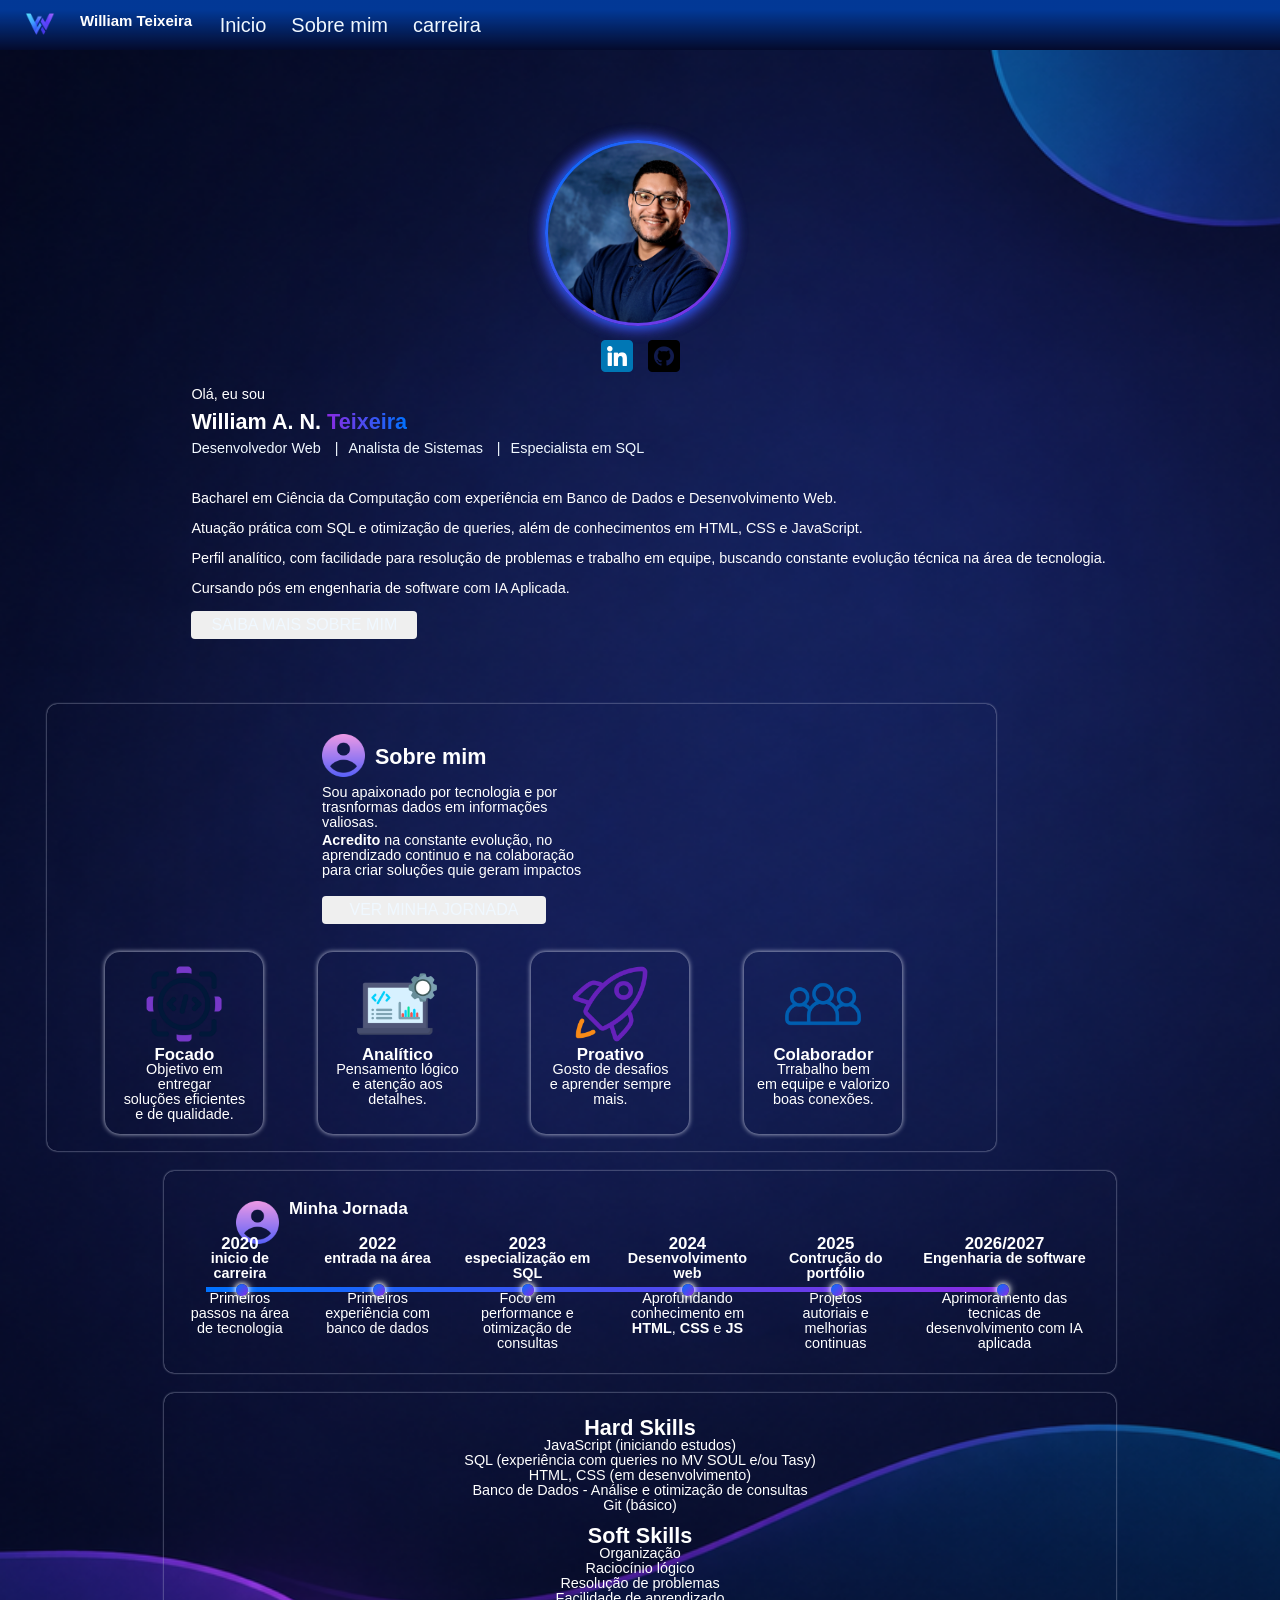
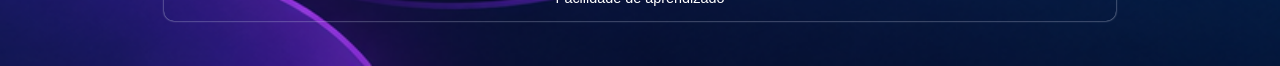
==== index.html @ 12852d2a "Versão com correçao de responsividade - incompleto" ====
<!DOCTYPE html>
<html lang="pt-br">

<head>
    <meta charset="UTF-8">
    <meta name="viewport" content="width=device-width, initial-scale=1.0">
    <title>William Teixeira | TI - Desenvolvimento Web & DBA</title>
    <link rel="stylesheet" href="style.css">
    </link>
</head>

<body>
    <nav>
        <div class="logo">
            <img src="/Imagens/logo.png">
            <h2>William Teixeira</h2>
        </div>

        <div class="lista">
            <ul class="menu">
                <li><a href="index.html">Inicio</a></li>
                <li><a href="contato.html">Sobre mim</a></li>
                <li><a href="contato.html">carreira</a></li>
                <!-- <li><a href="contato.html">skills</a></li> -->
                <!-- <li><a href="contato.html">Projetos</a></li> -->
                <!-- <li><a href="contato.html">tecnologias</a></li> -->
                <!-- <li><a href="contato.html">Conquistas</a></li> -->
                <!-- <li><a href="contato.html">Conversa</a></li> -->
                <!-- <li><a href="contato.html">Contato</a></li> -->
            </ul>
        </div>
    </nav>

    <main class="base_section">
        <!-- APRESENTACAO -->
        <section class=" base_section">

            <div class="header_container">
                <div class="perfil">
                    <img src="/Imagens/835252211.jpg" alt="William Teixeira">
                </div>

                <div class="redes">
                    <div class="linkedin portifolio">
                        <a href="https://www.linkedin.com/in/william-teixeira-91826a17a/" target="_blank"><img
                                src="/Imagens/linkedin.png" alt="linkedin"> </img></a>
                    </div>
                    <div class="github portifolio">
                        <a href="https://github.com/will623" target="_blank"><img src="/Imagens/github.png"
                                alt="github"> </img></a>
                    </div>
                </div>
            </div>

            <div class="desc_apresentacao">
                <div class="my_apre">
                    <!-- renomear classe -->
                    <div class="teste1">
                    <p>Olá, eu sou</p>
                    <h1>William A. N. <span class="sobrenome">Teixeira</span> </h1>
                    </div>
                    <div class="cargos">
                        <ul>
                            <li class="style1">Desenvolvedor Web</li>
                            <li class="style1">Analista de Sistemas</li>
                            <li>Especialista em SQL</li>
                        </ul>
                    </div>
                </div>


                <div>
                    <div class="descricao">
                        <p>Bacharel em Ciência da Computação com experiência em Banco de Dados e Desenvolvimento Web.
                        </p>
                        <p>Atuação prática com SQL e otimização de queries, além de conhecimentos em HTML, CSS e
                            JavaScript.</p>
                        <p>Perfil analítico, com facilidade para resolução de problemas e trabalho em equipe, buscando
                            constante evolução técnica na área de tecnologia.</p>
                        <p>Cursando pós em engenharia de software com IA Aplicada.</p>
                        <!-- <P>Bacharel em <span>Ciência da Computação</span> com experiência em Banco de Dados e Desenvolvimento Web.
                    Atuação <span>prática</span> com
                    SQL e otimização de queries, além de conhecimentos em HTML, CSS e JavaScript. Perfil analítico, com
                    facilidade
                    para <b>resolução</b> de problemas e trabalho em equipe, buscando constante evolução técnica na área de tecnologia.
                </P> -->
                        <p><button>SAIBA MAIS SOBRE MIM</button></p>
                    </div>
                </div>
            </div>
        </section>
        <!-- fim apresentacao -->

        <!-- SOBRE MIM -->
        <section >
            <div class=" container_base base_section sombra tam_desc space_main">
                <!-- o buttom dessa dessa div vai levar a seção 'MINHA JORNADA' -->

                <div class="desc_sobre">
                    <div class="sbm_img">
                        <img src="/Imagens/usuario.png">
                        <h2>Sobre mim</h2>
                    </div>
                    <p>Sou apaixonado por tecnologia e por trasnformas dados em informações valiosas.</p>
                    <p><b>Acredito</b> na constante evolução, no aprendizado continuo e na colaboração para criar
                        soluções quie geram impactos</p>
                    <button class="buttom_jornada">VER MINHA JORNADA</button>
                </div>

                <div class="atributos">
                    <div class="sub_atributos">
                        <img src="/Imagens/foco.png">
                        <h3>Focado</h3>
                        <p>Objetivo em entregar <br>soluções eficientes <br>e de qualidade.</p>
                    </div>

                    <div class="sub_atributos">
                        <img src="/Imagens/sistemas-de-ti.png">
                        <h3>Analítico </h3>
                        <p>Pensamento lógico <br>e atenção aos <br>detalhes.</p>
                    </div>

                    <div class="sub_atributos">
                        <img src="/Imagens/foguete.png">
                        <h3>Proativo</h3>
                        <p>Gosto de desafios <br>e aprender sempre<br> mais.</p>
                    </div>

                    <div class="sub_atributos">
                        <img src="/Imagens/comunidade.png">
                        <h3>Colaborador</h3>
                        <p>Trrabalho bem <br>em equipe e valorizo <br>boas conexões.</p>
                    </div>
                </div>
            </div>

        </section>

        <!-- MINHA JORNADA -->
        <section class="container_base sombra tam_desc div_relative ">
            <div class="">
                <div class="move_div sbm_img">
                    <img src="/Imagens/usuario.png">
                    <h3>Minha Jornada</h3>
                </div>

                <div class="time_line timeline">
                    <div class="evento">
                        <div class="ano">
                            <h3>2020</h3>
                        </div>
                        <div class="circulo"></div>

                        <div class="title_evento">
                            <h4>inicio de carreira </h4>
                        </div>

                        <div class="ds_evento">
                            <p>Primeiros passos na área de tecnologia</p>
                        </div>
                    </div>

                    <div class="evento">
                        <div class="ano">
                            <h3>2022</h3>
                        </div>

                        <div class="circulo"></div>

                        <div class="title_evento">
                            <h4>entrada na área</h4>
                        </div>

                        <div class="ds_evento">
                            <p>Primeiros experiência com banco de dados</p>
                        </div>
                    </div>

                    <div class="evento">
                        <div class="ano">
                            <h3>2023</h3>
                        </div>
                        <div class="circulo"></div>
                        <div class="title_evento">
                            <h4>especialização em SQL</h4>
                        </div>
                        <div class="ds_evento">
                            <p>Foco em performance e otimização de consultas </p>
                        </div>
                    </div>

                    <div class="evento">
                        <div class="ano">
                            <h3>2024</h3>
                        </div>
                        <div class="circulo"></div>
                        <div class="title_evento">
                            <h4>Desenvolvimento web</h4>
                        </div>
                        <div class="ds_evento">
                            <p>Aprofundando conhecimento em <b>HTML</b>, <b>CSS</b> e <b>JS</b></p>
                        </div>

                    </div>
                    <div class="evento">
                        <div class="ano">
                        <h3>2025</h3>
                        </div>
                        <dIV class="circulo"></dIV>
                        <div class="title_evento">
                            <h4>Contrução do portfólio</h4>
                            </div>
                            <div class="ds_evento"> 
                            <p>Projetos autoriais e melhorias continuas </p>
                        </div>
                    </div>

                    <div class="evento">
                        <div class="ano">
                        <h3>2026/2027</h3>
                        </div>
                        <div class="circulo"></div>
                        <div class="title_evento">
                            <h4>Engenharia de software</h4>
                        </div>
                        <div class="ds_evento">    
                            <p>Aprimoramento das tecnicas de desenvolvimento com IA aplicada</p>
                        </div>
                    </div>

                </div>
            </div>
        </section>

        <!-- skills -->
        <section class=" container_base sombra tam_desc skills">
            <div>
                <div class="hard_skills">
                    <h2>Hard Skills</h2>
                    <ul>
                        <li>JavaScript (iniciando estudos)</li>
                        <li>SQL (experiência com queries no MV SOUL e/ou Tasy)</li>
                        <li>HTML, CSS (em desenvolvimento)</li>
                        <li>Banco de Dados - Análise e otimização de consultas</li>
                        <li>Git (básico)</li>
                        <li></li>
                    </ul>
                </div>
                <div class="soft_skills">
                    <h2>Soft Skills</h2>
                    <ul>
                        <li>Organização</li>
                        <li>Raciocínio lógico</li>
                        <li>Resolução de problemas</li>
                        <li>Facilidade de aprendizado</li>
                        <li></li>
                    </ul>
                </div>
            </div>


        </section>




        <!-- tecnologias e conquistas -->
        <!--
        <section class="container_base sombra tam_desc lista-tec-conquista">
            <div class="tecnologias">
                <h3>Tecnologias</h3>
                <ul>
                    <li>HTML</li>
                    <li>CSS</li>
                    <li>JavaScript</li>
                    <li>Python</li>
                    <li>SQL</li>
                    <li>JAVA</li>
                    <li>Git</li>
                </ul>
            </div>

            <div class="conquistas">
                <h3>Conquistas</h3>
                <ul>
                    <li>Mais de 1000 consultas SQL desenvolvidas e otimizadas</li>
                    <li>Experiência prática com MV SOUL, TASY, TOTWS RM</li>
                    <li>Desenvolvimento de projetos práticos para solucionar problemas reais</li>
                    <li>Constante evolução através de estudos e cursos</li>
                </ul>
            </div>
        
        </section> -->

        <!-- ia recruter -->

        <!-- Para onde os dados do formulário devem ser enviados quando o usuário clicar em enviar. 
          explicação: pattern="" define o regex(regra de expressão) -->

        <!--
        <section class="container_base sombra tam_desc ia_recruter">           
            
             
            <div class="formulario"> 
                 <h3>IA RECRUITER</h3>
                    <form action="">
                        <div class="name-my">
                            <label for="name">Nome:</label>
                            <input id="name" type="text" 
                            placeholder="nome" 
                            pattern="[a-zA-Z]">
                            
                        </div>
                        <div class="story-my">
                            <label for="story">Converse comigo e tire suas dúvidas sobre meu perfil prossional e pessoal</label>
                            <textarea id="story" 
                            name="story" 
                            maxlength="550" 
                            placeholder="Pergunte sobre mim">
                        </textarea>
                    </div>
                    <button type="submit" >Perguntar</button>
                </form>
            </div>
            
            <div class="robot">
                <p>Olá! Pergunte sobre minha experiência, habilidades, projetos ou qualquer outra dúvida. Estou aqui para ajudar!</p>
            </div>
        </section>-->

        <!-- contato -->
        <!-- 
        <section class="container_base sombra tam_desc contato">   
            <div>
            <h3>CONTATO</h3>
            <p>Vamos conversar ?</p>
            <p>Estou aberto a novas oportunidades e projetos</p>
            </div> 
            <div class="list_contato">
                <ul>
                    <li>Linkedin</li>
                    <li>GitHub</li>
                    <li>Instagram</li>
                    <li>Whatsapp</li>
                </ul>
            </div>
        </section>-->



    </main>




</body>

</html>
---- style.css ----
/*****   GLOBAL   *******/

* {
  padding: 0;
  margin: 0;
  box-sizing: border-box;
}

HTML {
  font-size: 62.5%; /* 1rem : 10px/16px = 62.5 = 10px */
}
/* unidade de medida absoluta definida para que
  possa ser utilizada em todos os elementos com EM e REM, unidade relativas. */

body {
  background-color: #050b2d;
  font-family: Arial, sans-serif;
  text-align: center;
  line-height: 1.5rem;
  color: white;
}

h1 {
  margin-top: 0.6rem;
}

h2 {
  padding: 0;
  margin: 0;
  margin-top: 1.5rem;
}

ul {
  margin: 0.3rem;
  padding: 0;
}

li {
  list-style: none;
}

span {
  font-weight: bold;
}

a {
  text-decoration: none;
}

button {
  background-image: linear-gradient(90deg, #712df0);
  color: aliceblue;
  font-size: 1.6rem;
  border: none;
  border-radius: 0.4rem;
  padding: 0.5rem 2rem;
  cursor: pointer;
}

button:hover,
button:active {
  background-image: linear-gradient(90deg, #8a2be2, #0072ff);
  box-shadow: #c9cde2 0rem 0rem 2rem 0rem;
}

/*******  CLASSES GLOBAIS *********/

.sombra {
  box-shadow: 0 0 0.2rem #c9cde2;
  border-radius: 0.8rem;
}

/************  MENU  ************/
nav {
  position: sticky;
  top: 0;
  left: 0;
  /* width: 100%; */
  display: flex;
  margin: 0;
  padding: 0;
  height: 5rem;
  flex-direction: row;
  align-items: center;
  background-image: linear-gradient(
    180deg,
    rgba(0, 102, 255, 0.5) 20%,
    transparent
  ) !important;
}

.lista {
  padding: 1.5rem;
  font-size: 2rem;
}

/* classe logo */
.logo {
  display: flex;
  margin: 0;
  padding: 0;
}

/* Só tratamento da imagem da logo */
.logo img {
  width: 8rem;
}

.menu {
  display: flex;
  justify-content: center;
  margin: 0;
  padding: 0;
}

.menu li a {
  list-style: none;
  margin: 0 1.25rem;
  padding: 0;
  color: aliceblue;
}
/* FIm da navegação */

main {
  background-image: url("/Imagens/826b927a-86bb-46b4-9b96-1f8bc18dd52c.png");
  width: auto;
  font-size: 1.44rem;
  background-repeat: no-repeat;
  background-size: cover;
  background-position: 50% center;
  /* mantem a imagem cobrindo todo o tamanho do elemento sem cortar ou duplicar */
}

.base_section {
  display: flex;
  justify-content: center;
  text-align: center;
  flex-wrap: wrap;
  padding: 4.5rem;
}

.sub_base_section {
  display: inline-block;
  justify-content: left;
  text-align: left;
}

/* Inicio de tratamento da Section apresentação */
/* .apresentacao {

} */

.sobrenome {
  background-image: linear-gradient(90deg, #8a2be2, #0072ff);

  background-clip: text;
  -webkit-background-clip: text;

  color: transparent;
  -webkit-text-fill-color: transparent;

  /* As propriedades deixam o texto transparente e com isso é possível colocar 
  o  background-image para preencher o fundo do texto*/
}

.desc_apresentacao {
  margin-left: 1.72rem;
}

.my_apre {
  text-align: left;
  padding: 0;
  margin-top: 1.2rem;
}

.teste1 {
  margin-bottom: 1.2rem;
}

.teste1 p {
  margin-bottom: 1.2rem;
}

.descricao p {
  text-align: left;
  margin-top: 1.5rem;
  padding: 0;
}

.header_container {
  padding: 0;
  margin-bottom: 0;
}

.redes {
  margin-top: 1.44rem;
  padding: 0;
  justify-content: center;
  display: flex;
  gap: 1.5rem;
}

.perfil {
  margin-left: 0;
  padding: 0.3rem;
  border-radius: 50%;
  margin-right: 0.5rem;
  background: linear-gradient(135deg, #0072ff, #8a2be2);
  box-shadow:
    0 0 1em #0072ff,
    0 0 1em #8a2be2;
}

.perfil img {
  display: block;
  width: 18rem;
  height: 18rem;
  border-radius: 50%;
  object-fit: cover;
  object-position: center top;
  /* 
  o elemento object é usado para inserir imagens em um documento HTML. 
  Nesse caso, foi necessário sua utilizaçao para que o perfil fique circular com 'object-fit: cover'
  e centralizado com 'object-position: center top' para dar a sensação de zoom na imagem.  
  */
}

.cargos {
  margin: 0 0 3.5rem 0;
  padding: 0;
  text-align: left;
}

.cargos ul {
  display: flex;
  margin: 0;
}

.cargos ul li {
  padding: 0;
  color: aliceblue;
}

.container_base {
  background: linear-gradient(135deg, #050b2d);
  margin-top: 2rem;
  background-size: cover;
  border-radius: 1rem;
  padding: 1.2rem;
}

.desc_sobre {
  text-align: left;
  margin-top: 1rem;
  padding: 0.8rem;
  margin-right: 1.5rem;
  max-height: 25rem;
  width: 100%;
  max-width: 40rem;
  /*display: inline-block;*/
}

.desc_sobre button {
  margin-top: 1.8rem;
  width: 14em;
}

.desc_sobre h2 {
  margin-bottom: 1.8rem;
}

.desc_sobre p {
  text-align: left;
  margin-top: 0.3rem;
  padding: 0;
  width: 19em;
  word-wrap: break-word;
}

.buttom_jornada {
  width: clamp(28rem, 40vw, 40rem);
}

.atributos {
  display: flex;
  justify-content: right;
  gap: 5.5rem;
  margin-right: 3.5rem;
  padding: 0.5rem;
  text-align: center;
}

.tam_desc {
  /* margin-left: 20rem; */
  width: 80%;
}

.space_main {
  gap: 1.5rem;
}

.sub_atributos p {
  text-align: center;
  /* border: solid #00ff00; */
}

.sub_atributos img {
  width: 8rem;
}

.sbm_img {
  margin: 0;
  padding: 0;
  display: flex;
  justify-content: left;
  gap: 1rem;
}

.sbm_img img {
  width: 4.3rem;
  height: 4.3rem;
  margin: 0;
  padding: 0;
}

.sub_atributos {
  padding: 1.2rem;
  text-align: center;
  height: auto;
  width: 15.8rem;
  border-radius: 1.5rem;
  box-shadow: 0 0 0.5rem #c9cde2;
}

.div_relative {
  position: relative;
}

.move_div {
  position: relative;
  top: 1.8rem;
  left: 6rem;
}

.time_line {
  position: relative;
  display: flex;
  flex-direction: row;
  /*align-items: center;*/
  align-items: flex-start;
  justify-content: center;
  gap: 2.5rem;
  margin: 0;
  padding: 1rem;
  height: auto;
  z-index: 1;
}

.time_line p {
  margin: 0;
  padding: 0;
}

.timeline::before {
  content: "";
  display: block;
  left: 3rem;
  right: 10.3rem;
  margin: 0;
  padding: 0;
  height: 0.5rem;
  background: linear-gradient(135deg, #0072ff, #8a2be2);
  position: absolute;
  top: 6.1rem;
}

.evento {
  position: relative;
}

.title_evento h4 {
  min-height: 4rem;
}

.circulo {
  width: 1.2rem;
  height: 1.2rem;
  border-radius: 50%;
  background: linear-gradient(135deg, #0072ff, #8a2be2);
  position: absolute;
  top: 4.8rem;
  left: 46%;
  /*box-shadow: #ffffff 0rem 0rem 0.1rem 0.1rem;*/
  box-shadow:
    0 0 0.5rem #ffffff,
    0 0 1rem #ffffff;
}

.style1::after {
  content: " |  ";
  margin-left: 1rem;
  margin-right: 1rem;
}

.linkedin,
.github {
  text-align: right;
  margin: 0;
  padding: 0;
}

.portifolio img {
  width: 3.2rem;
  height: 3.2rem;
}

textarea {
  /* trava o redmensionamento do textarea */
  resize: none;
}

.story-my {
  background-color: bisque;
}

.story-my label {
  display: block;
}

.ia_recruter {
  display: flex;
  justify-content: center;
  width: 100%;
  gap: 9rem;
}

form {
  display: flex;
  justify-content: center;
}

.name-my {
  margin: 0.5rem;
}

.robot {
  margin: 0.5rem;
}

.contato {
  display: flex;
  justify-content: center;
  width: 100%;
  gap: 9rem;
}

.list_contato ul {
  display: flex;
  justify-content: center;
  margin-top: 5rem;
  width: 100%;
  gap: 5rem;
}
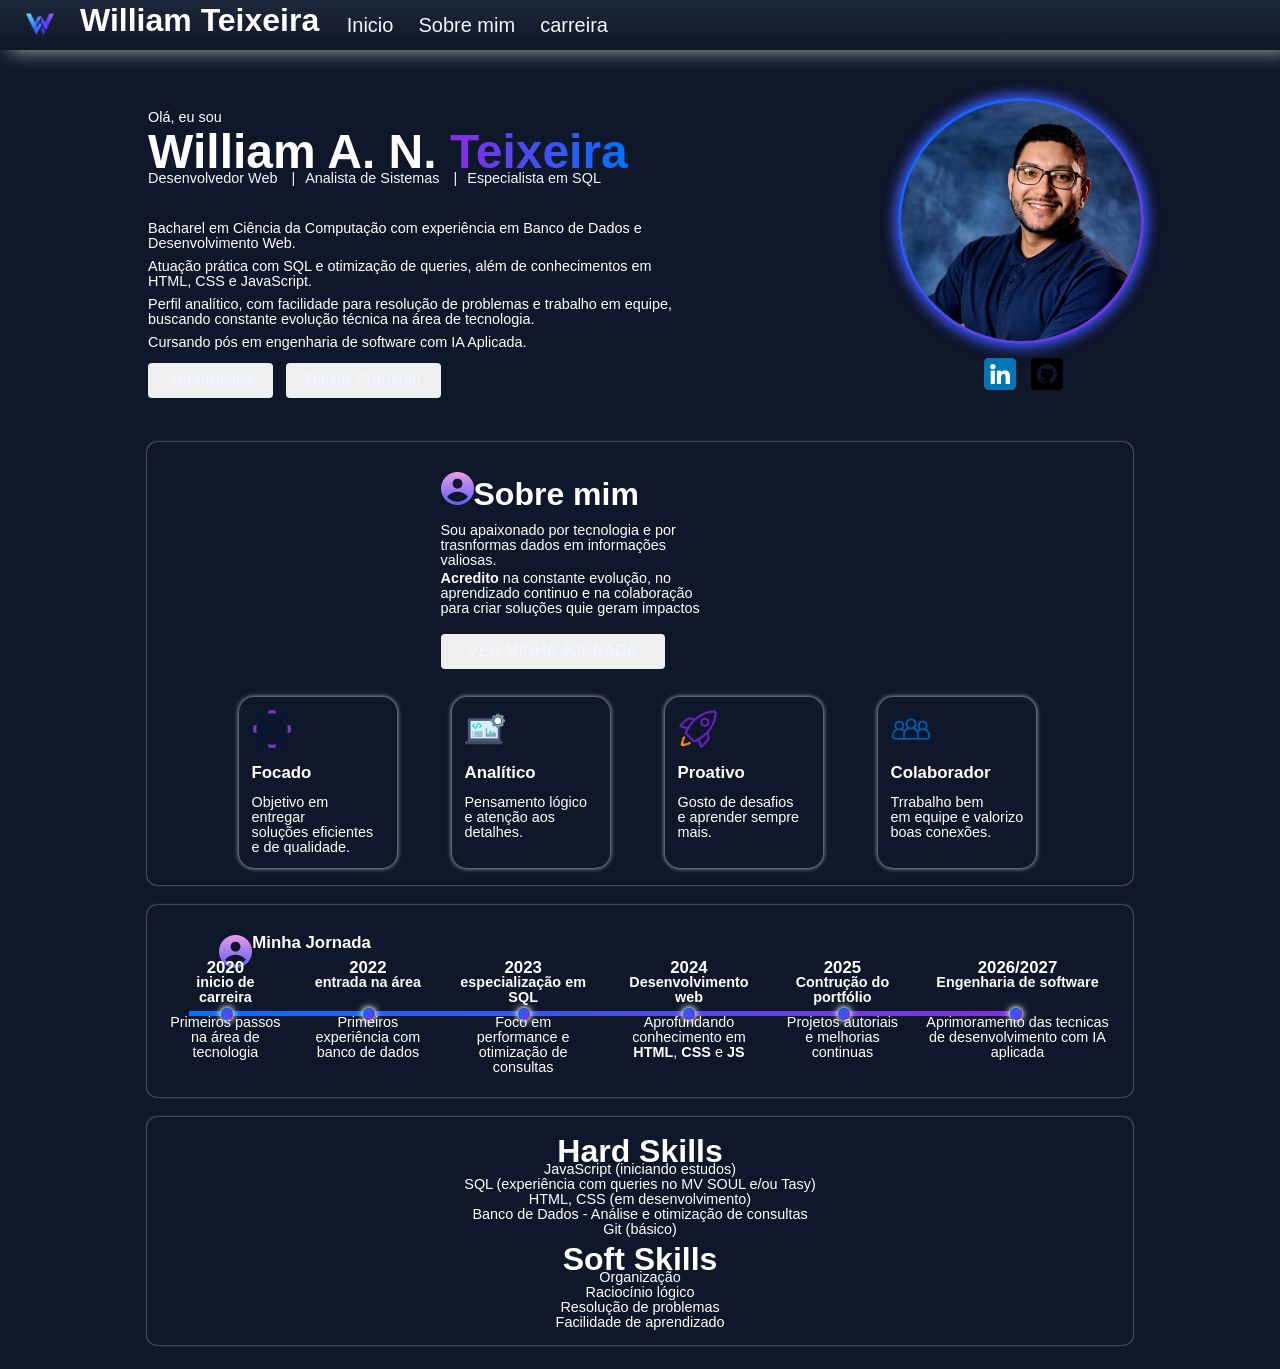
==== commit e46f83c1: "estilo minimalista" ====
--- a/index.html
+++ b/index.html
@@ -33,7 +33,7 @@
 
     <main class="base_section">
         <!-- APRESENTACAO -->
-        <section class=" base_section">
+        <section class=" base_section base_section_reverse">
 
             <div class="header_container">
                 <div class="perfil">
@@ -52,10 +52,10 @@
                 </div>
             </div>
 
-            <div class="desc_apresentacao">
-                <div class="my_apre">
+            <div class="hello">
+                <div class="m_apre">
                     <!-- renomear classe -->
-                    <div class="teste1">
+                    <div class="container_hello">
                     <p>Olá, eu sou</p>
                     <h1>William A. N. <span class="sobrenome">Teixeira</span> </h1>
                     </div>
@@ -84,7 +84,10 @@
                     facilidade
                     para <b>resolução</b> de problemas e trabalho em equipe, buscando constante evolução técnica na área de tecnologia.
                 </P> -->
-                        <p><button>SAIBA MAIS SOBRE MIM</button></p>
+                        <div class="bt_projetos">
+                            <button>Ver projetos</button>
+                            <button>Baixar Currículo</button>
+                        </div>
                     </div>
                 </div>
             </div>
@@ -92,7 +95,7 @@
         <!-- fim apresentacao -->
 
         <!-- SOBRE MIM -->
-        <section >
+        <section class="base_section section_s_mim">
             <div class=" container_base base_section sombra tam_desc space_main">
                 <!-- o buttom dessa dessa div vai levar a seção 'MINHA JORNADA' -->
 
--- a/style.css
+++ b/style.css
@@ -13,18 +13,34 @@
   possa ser utilizada em todos os elementos com EM e REM, unidade relativas. */
 
 body {
-  background-color: #050b2d;
+  background-color: #0f172a;
+  /*#1e293b; */
   font-family: Arial, sans-serif;
   text-align: center;
   line-height: 1.5rem;
   color: white;
 }
 
+main {
+  /* background-image: url("/Imagens/826b927a-86bb-46b4-9b96-1f8bc18dd52c.png"); */
+  background-image: linear-gradient(180deg, #0f172a 20%);
+  width: auto;
+  font-size: 1.44rem;
+  background-repeat: no-repeat;
+  background-size: cover;
+  background-position: 50% center;
+  padding: 8rem 0;
+  /* mantem a imagem cobrindo todo o tamanho do elemento sem cortar ou duplicar */
+}
+
 h1 {
-  margin-top: 0.6rem;
+  font-size: 4.8rem;
+  padding: 0;
+  margin-top: 1.9rem;
 }
 
 h2 {
+  font-size: 3.2rem;
   padding: 0;
   margin: 0;
   margin-top: 1.5rem;
@@ -55,6 +71,7 @@
   border-radius: 0.4rem;
   padding: 0.5rem 2rem;
   cursor: pointer;
+  height: 3.5rem;
 }
 
 button:hover,
@@ -84,9 +101,11 @@
   align-items: center;
   background-image: linear-gradient(
     180deg,
-    rgba(0, 102, 255, 0.5) 20%,
+    #1e293b,
+    50%,
     transparent
   ) !important;
+  box-shadow: #b8b8b8 1rem 0rem 2rem 0rem;
 }
 
 .lista {
@@ -121,22 +140,17 @@
 }
 /* FIm da navegação */
 
-main {
-  background-image: url("/Imagens/826b927a-86bb-46b4-9b96-1f8bc18dd52c.png");
-  width: auto;
-  font-size: 1.44rem;
-  background-repeat: no-repeat;
-  background-size: cover;
-  background-position: 50% center;
-  /* mantem a imagem cobrindo todo o tamanho do elemento sem cortar ou duplicar */
-}
-
 .base_section {
   display: flex;
   justify-content: center;
   text-align: center;
   flex-wrap: wrap;
-  padding: 4.5rem;
+  padding: 2.4rem;
+}
+
+.base_section_reverse {
+  flex-direction: row-reverse;
+  gap: 20rem;
 }
 
 .sub_base_section {
@@ -163,28 +177,45 @@
   o  background-image para preencher o fundo do texto*/
 }
 
-.desc_apresentacao {
+.hello {
   margin-left: 1.72rem;
 }
 
-.my_apre {
+.m_apre {
   text-align: left;
   padding: 0;
   margin-top: 1.2rem;
 }
 
-.teste1 {
+.container_hello {
   margin-bottom: 1.2rem;
 }
 
-.teste1 p {
+.container_hello p {
   margin-bottom: 1.2rem;
 }
 
+.descricao {
+  min-width: 30rem;
+  max-width: 55rem;
+}
+
 .descricao p {
   text-align: left;
-  margin-top: 1.5rem;
-  padding: 0;
+  margin-top: 0.8rem;
+  padding: 0;
+  margin-left: 0;
+  word-wrap: break-word;
+}
+
+.bt_projetos {
+  display: flex;
+  justify-content: left;
+  min-width: 30rem;
+  /* max-width: 40rem; */
+  margin-top: 1.25rem;
+  padding: 0;
+  gap: 1.25rem;
 }
 
 .header_container {
@@ -213,8 +244,8 @@
 
 .perfil img {
   display: block;
-  width: 18rem;
-  height: 18rem;
+  width: 24rem;
+  height: 24rem;
   border-radius: 50%;
   object-fit: cover;
   object-position: center top;
@@ -242,7 +273,7 @@
 }
 
 .container_base {
-  background: linear-gradient(135deg, #050b2d);
+  background: linear-gradient(135deg, #1e293b);
   margin-top: 2rem;
   background-size: cover;
   border-radius: 1rem;
@@ -281,17 +312,21 @@
   width: clamp(28rem, 40vw, 40rem);
 }
 
+.section_s_mim {
+  padding: 0;
+  width: 100%;
+}
+
 .atributos {
   display: flex;
   justify-content: right;
   gap: 5.5rem;
-  margin-right: 3.5rem;
+  margin-right: 0.5rem;
   padding: 0.5rem;
   text-align: center;
 }
 
 .tam_desc {
-  /* margin-left: 20rem; */
   width: 80%;
 }
 
@@ -300,12 +335,17 @@
 }
 
 .sub_atributos p {
-  text-align: center;
+  text-align: left;
+  padding: 0;
+  margin-top: 1.55rem;
+  /* position: absolute;
+  bottom: 6rem; */
   /* border: solid #00ff00; */
 }
 
 .sub_atributos img {
-  width: 8rem;
+  width: 4rem;
+  margin-bottom: 1.25rem;
 }
 
 .sbm_img {
@@ -313,23 +353,23 @@
   padding: 0;
   display: flex;
   justify-content: left;
-  gap: 1rem;
 }
 
 .sbm_img img {
-  width: 4.3rem;
-  height: 4.3rem;
-  margin: 0;
+  width: 3.3rem;
+  height: 3.3rem;
+  margin: 0rem;
   padding: 0;
 }
 
 .sub_atributos {
-  padding: 1.2rem;
-  text-align: center;
+  padding: 1.25rem;
+  text-align: left;
   height: auto;
   width: 15.8rem;
   border-radius: 1.5rem;
   box-shadow: 0 0 0.5rem #c9cde2;
+  position: relative;
 }
 
 .div_relative {
@@ -346,7 +386,6 @@
   position: relative;
   display: flex;
   flex-direction: row;
-  /*align-items: center;*/
   align-items: flex-start;
   justify-content: center;
   gap: 2.5rem;
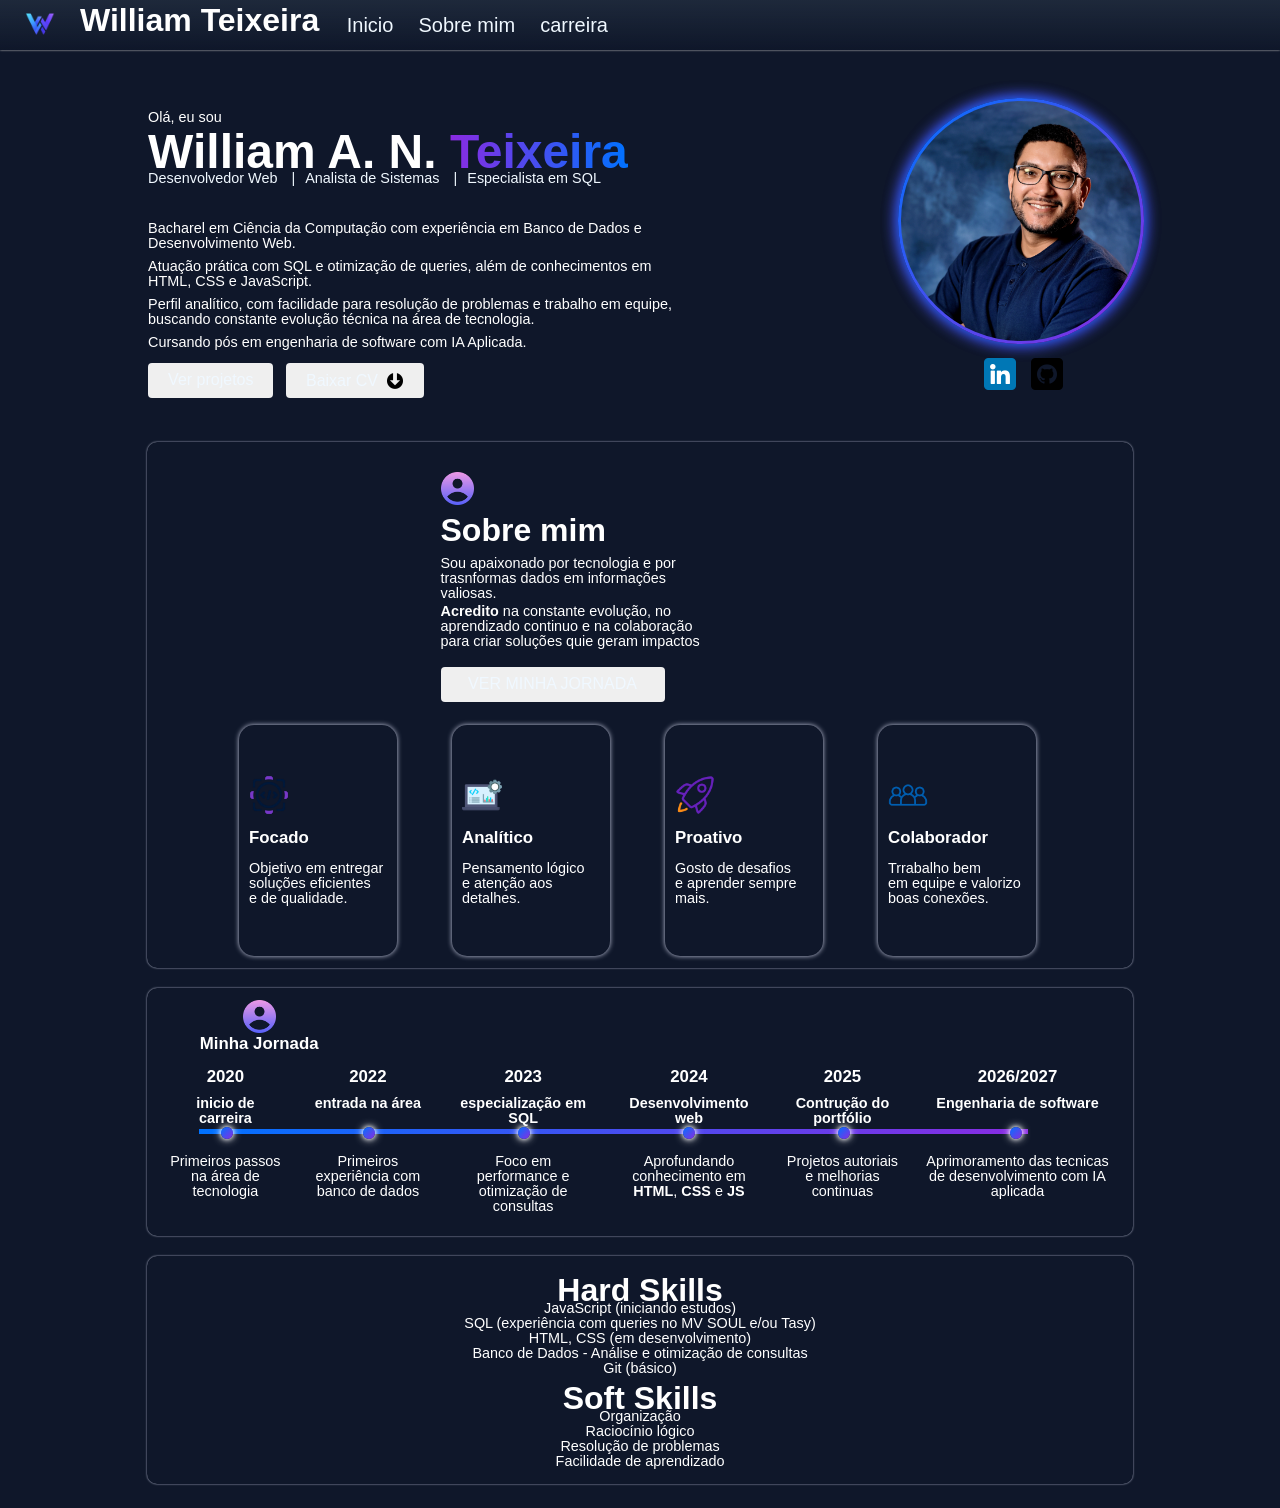
==== commit c7ad1942: "Preparado para as skills" ====
--- a/index.html
+++ b/index.html
@@ -86,7 +86,19 @@
                 </P> -->
                         <div class="bt_projetos">
                             <button>Ver projetos</button>
-                            <button>Baixar Currículo</button>
+                            <button>
+                                <div class="btn_cv">
+                      
+                                        <div class="txt_btn">
+                                            <a href="#" download="Curriculo_William_Teixeira.pdf">Baixar CV</a>
+                                        </div>
+
+                                        <div class="img_btn">
+                                            <img src="/Imagens/baixe-o-simbolo-da-seta-para-baixo-em-um-circulo.png">
+                                        </div>
+                                 </div>   
+
+                            </button>
                         </div>
                     </div>
                 </div>
@@ -136,12 +148,11 @@
                     </div>
                 </div>
             </div>
-
         </section>
 
         <!-- MINHA JORNADA -->
         <section class="container_base sombra tam_desc div_relative ">
-            <div class="">
+            <div class="container_jornada">
                 <div class="move_div sbm_img">
                     <img src="/Imagens/usuario.png">
                     <h3>Minha Jornada</h3>
--- a/style.css
+++ b/style.css
@@ -61,6 +61,7 @@
 
 a {
   text-decoration: none;
+  color: inherit;
 }
 
 button {
@@ -77,7 +78,7 @@
 button:hover,
 button:active {
   background-image: linear-gradient(90deg, #8a2be2, #0072ff);
-  box-shadow: #c9cde2 0rem 0rem 2rem 0rem;
+  box-shadow: 0rem 0rem 0.6rem 0rem #c9cde2;
 }
 
 /*******  CLASSES GLOBAIS *********/
@@ -105,7 +106,21 @@
     50%,
     transparent
   ) !important;
-  box-shadow: #b8b8b8 1rem 0rem 2rem 0rem;
+  box-shadow: 0rem 0.07rem 0.21rem 0rem #b8b8b8;
+}
+
+.bt_projetos img {
+  width: 1.8rem;
+  height: 1.8rem;
+  padding: 0.1rem;
+  margin-top: 0.4rem;
+  margin-left: 0.8rem;
+}
+
+.btn_cv {
+  display: flex;
+  justify-content: center;
+  align-items: center;
 }
 
 .lista {
@@ -322,7 +337,7 @@
   justify-content: right;
   gap: 5.5rem;
   margin-right: 0.5rem;
-  padding: 0.5rem;
+  padding: 0;
   text-align: center;
 }
 
@@ -336,11 +351,7 @@
 
 .sub_atributos p {
   text-align: left;
-  padding: 0;
-  margin-top: 1.55rem;
-  /* position: absolute;
-  bottom: 6rem; */
-  /* border: solid #00ff00; */
+  margin-top: 1.55rem;s
 }
 
 .sub_atributos img {
@@ -348,22 +359,8 @@
   margin-bottom: 1.25rem;
 }
 
-.sbm_img {
-  margin: 0;
-  padding: 0;
-  display: flex;
-  justify-content: left;
-}
-
-.sbm_img img {
-  width: 3.3rem;
-  height: 3.3rem;
-  margin: 0rem;
-  padding: 0;
-}
-
 .sub_atributos {
-  padding: 1.25rem;
+  padding: 5rem 1rem;
   text-align: left;
   height: auto;
   width: 15.8rem;
@@ -375,11 +372,24 @@
 .div_relative {
   position: relative;
 }
+/* .container_jornada {
+  
+} */
 
 .move_div {
   position: relative;
-  top: 1.8rem;
-  left: 6rem;
+  /* top: 1.8rem; */
+  max-width: 20rem;
+  padding: 0 1.25rem;
+  margin-bottom: 0.8rem;
+}
+
+.sbm_img img {
+  width: 3.3rem;
+  height: 3.3rem;
+  margin: 0rem;
+  padding: 0;
+  left: 0.5rem;
 }
 
 .time_line {
@@ -403,14 +413,14 @@
 .timeline::before {
   content: "";
   display: block;
-  left: 3rem;
-  right: 10.3rem;
+  left: 4rem;
+  right: 9.3rem;
   margin: 0;
   padding: 0;
   height: 0.5rem;
   background: linear-gradient(135deg, #0072ff, #8a2be2);
   position: absolute;
-  top: 6.1rem;
+  top: 7.02rem;
 }
 
 .evento {
@@ -419,6 +429,7 @@
 
 .title_evento h4 {
   min-height: 4rem;
+  margin: 0rem 0 1.8rem 0rem;
 }
 
 .circulo {
@@ -426,8 +437,8 @@
   height: 1.2rem;
   border-radius: 50%;
   background: linear-gradient(135deg, #0072ff, #8a2be2);
-  position: absolute;
-  top: 4.8rem;
+  position: relative;
+  top: 4.3rem;
   left: 46%;
   /*box-shadow: #ffffff 0rem 0rem 0.1rem 0.1rem;*/
   box-shadow:
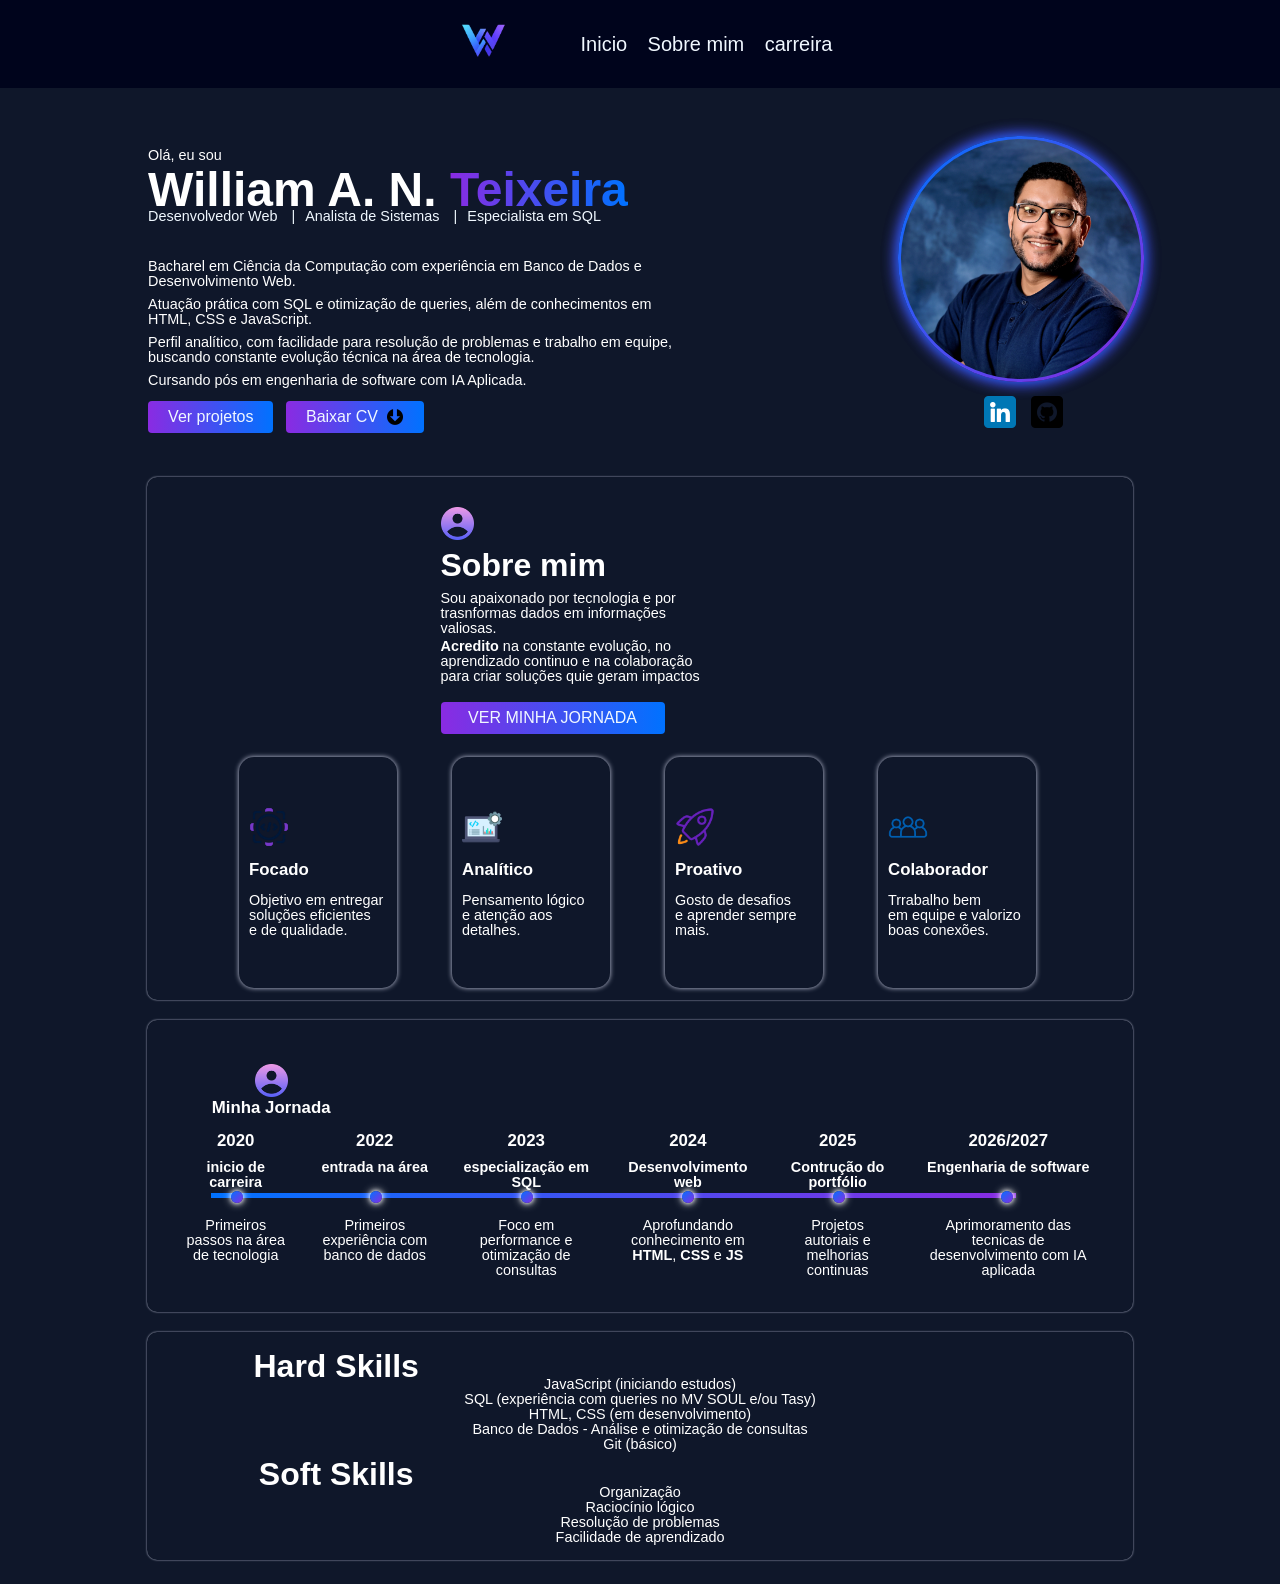
==== commit 20560b1d: "melhoria menu adiantada" ====
--- a/index.html
+++ b/index.html
@@ -10,26 +10,30 @@
 </head>
 
 <body>
-    <nav>
-        <div class="logo">
-            <img src="/Imagens/logo.png">
-            <h2>William Teixeira</h2>
-        </div>
-
-        <div class="lista">
-            <ul class="menu">
-                <li><a href="index.html">Inicio</a></li>
-                <li><a href="contato.html">Sobre mim</a></li>
-                <li><a href="contato.html">carreira</a></li>
-                <!-- <li><a href="contato.html">skills</a></li> -->
-                <!-- <li><a href="contato.html">Projetos</a></li> -->
-                <!-- <li><a href="contato.html">tecnologias</a></li> -->
-                <!-- <li><a href="contato.html">Conquistas</a></li> -->
-                <!-- <li><a href="contato.html">Conversa</a></li> -->
-                <!-- <li><a href="contato.html">Contato</a></li> -->
-            </ul>
-        </div>
-    </nav>
+    
+    <header class=" header grade_nav">
+          <div class="container-header">             
+                  <div class=" logo ">
+                      <img src="/Imagens/logo.png">                     
+                  </div>
+                  
+              <nav>
+                  <div class="lista">
+                      <ul class="menu">
+                          <li class="item-menu"><a href="index.html" class="item-link">Inicio</a></li>
+                          <li class="item-menu"><a href="contato.html" class="item-link">Sobre mim</a></li>
+                          <li class="item-menu"><a href="contato.html" class="item-link">carreira</a></li>
+                          <!-- <li><a href="contato.html">skills</a></li> -->
+                          <!-- <li><a href="contato.html">Projetos</a></li> -->
+                          <!-- <li><a href="contato.html">tecnologias</a></li> -->
+                          <!-- <li><a href="contato.html">Conquistas</a></li> -->
+                          <!-- <li><a href="contato.html">Conversa</a></li> -->
+                          <!-- <li><a href="contato.html">Contato</a></li> -->
+                      </ul>
+                  </div>
+              </nav>
+          </div>
+    </header>
 
     <main class="base_section">
         <!-- APRESENTACAO -->
@@ -54,7 +58,6 @@
 
             <div class="hello">
                 <div class="m_apre">
-                    <!-- renomear classe -->
                     <div class="container_hello">
                     <p>Olá, eu sou</p>
                     <h1>William A. N. <span class="sobrenome">Teixeira</span> </h1>
@@ -87,8 +90,7 @@
                         <div class="bt_projetos">
                             <button>Ver projetos</button>
                             <button>
-                                <div class="btn_cv">
-                      
+                                <div class="btn_cv">                     
                                         <div class="txt_btn">
                                             <a href="#" download="Curriculo_William_Teixeira.pdf">Baixar CV</a>
                                         </div>
@@ -97,7 +99,6 @@
                                             <img src="/Imagens/baixe-o-simbolo-da-seta-para-baixo-em-um-circulo.png">
                                         </div>
                                  </div>   
-
                             </button>
                         </div>
                     </div>
@@ -151,8 +152,8 @@
         </section>
 
         <!-- MINHA JORNADA -->
-        <section class="container_base sombra tam_desc div_relative ">
-            <div class="container_jornada">
+        <section class=" container_base sombra tam_desc div_relative ">
+            <div class="container_base">
                 <div class="move_div sbm_img">
                     <img src="/Imagens/usuario.png">
                     <h3>Minha Jornada</h3>
--- a/style.css
+++ b/style.css
@@ -44,6 +44,7 @@
   padding: 0;
   margin: 0;
   margin-top: 1.5rem;
+  width: 35.4rem;
 }
 
 ul {
@@ -65,62 +66,121 @@
 }
 
 button {
-  background-image: linear-gradient(90deg, #712df0);
+  background-image: linear-gradient(90deg, #8a2be2, #0072ff);
+  /* background-image: linear-gradient(90deg, #712df0); */
   color: aliceblue;
   font-size: 1.6rem;
   border: none;
   border-radius: 0.4rem;
-  padding: 0.5rem 2rem;
+  padding: 0.2rem 2rem;
   cursor: pointer;
-  height: 3.5rem;
-}
-
-button:hover,
-button:active {
-  background-image: linear-gradient(90deg, #8a2be2, #0072ff);
-  box-shadow: 0rem 0rem 0.6rem 0rem #c9cde2;
+  height: 3.2rem;
+  transition:
+    transform 0.25s ease,
+    border-color 0.25s ease,
+    background 0.25s ease;
+}
+
+button:hover {
+  background-image: none;
+  background-color: #892be24b;
+  transform: translateY(-0.2rem);
+}
+
+nav {
+  display: inline-block;
 }
 
 /*******  CLASSES GLOBAIS *********/
+.base_section {
+  display: flex;
+  justify-content: center;
+  text-align: center;
+  flex-wrap: wrap;
+  padding: 2.4rem;
+}
+
+.base_section_reverse {
+  flex-direction: row-reverse;
+  gap: 20rem;
+}
+
+.sub_base_section {
+  display: inline-block;
+  justify-content: left;
+  text-align: left;
+}
 
 .sombra {
   box-shadow: 0 0 0.2rem #c9cde2;
   border-radius: 0.8rem;
 }
 
+.container_base {
+  background: linear-gradient(135deg, #1e293b);
+  margin-top: 2rem;
+  background-size: cover;
+  border-radius: 1rem;
+  padding: 1.2rem;
+}
+
+.tam_desc {
+  width: 80%;
+}
+
+.space_main {
+  gap: 1.5rem;
+}
+
 /************  MENU  ************/
-nav {
+/* .grade_nav {
   position: sticky;
   top: 0;
   left: 0;
-  /* width: 100%; */
-  display: flex;
-  margin: 0;
-  padding: 0;
+  width: 100%;
+  display: flex;
+  margin: 0;
+  padding: 0.3rem 0.9rem;
   height: 5rem;
   flex-direction: row;
   align-items: center;
   background-image: linear-gradient(
     180deg,
-    #1e293b,
-    50%,
-    transparent
-  ) !important;
-  box-shadow: 0rem 0.07rem 0.21rem 0rem #b8b8b8;
-}
-
-.bt_projetos img {
-  width: 1.8rem;
-  height: 1.8rem;
-  padding: 0.1rem;
-  margin-top: 0.4rem;
-  margin-left: 0.8rem;
-}
-
-.btn_cv {
-  display: flex;
-  justify-content: center;
+    #0f172a /* ,50% transparent */
+/* ) !important;
+  box-shadow: 0rem 0.03rem 0.02rem 0rem #b8b8b8;
+} */
+
+.header {
+  position: sticky;
+  top: 0;
+  z-index: 999;
+  padding-block: 0;
+  background-color: #00041c;
+  display: flex;
   align-items: center;
+  justify-content: center;
+  /* height: 8.55rem; tamanho padrão mas não deve permanecer */
+}
+
+.container-header {
+  display: flex;
+  align-items: center;
+  justify-content: space-between;
+  gap: 1rem;
+}
+
+/* classe logo */
+.logo {
+  /* display: flex; */
+  margin: 0;
+  padding: 0;
+}
+
+/* Só tratamento da imagem da logo */
+.logo img {
+  width: auto;
+  height: 8.2rem;
 }
 
 .lista {
@@ -128,122 +188,42 @@
   font-size: 2rem;
 }
 
-/* classe logo */
-.logo {
-  display: flex;
-  margin: 0;
-  padding: 0;
-}
-
-/* Só tratamento da imagem da logo */
-.logo img {
-  width: 8rem;
-}
-
 .menu {
   display: flex;
   justify-content: center;
-  margin: 0;
-  padding: 0;
-}
-
-.menu li a {
+  align-items: stretch;
+  margin: 0;
+  padding: 0;
+}
+
+.menu .item-menu a {
   list-style: none;
-  margin: 0 1.25rem;
-  padding: 0;
+  margin: 0; /*1.25rem;*/
   color: aliceblue;
 }
+
+.item-menu {
+  display: flex;
+  flex-direction: column;
+  align-items: center;
+  gap: 0.82rem;
+}
+
+.item-link {
+  padding: 2.15rem 1.02rem;
+}
+
+.item-menu a:hover {
+  background-image: linear-gradient(90deg, #8a2be2, #0072ff);
+}
+
 /* FIm da navegação */
 
-.base_section {
-  display: flex;
-  justify-content: center;
-  text-align: center;
-  flex-wrap: wrap;
-  padding: 2.4rem;
-}
-
-.base_section_reverse {
-  flex-direction: row-reverse;
-  gap: 20rem;
-}
-
-.sub_base_section {
-  display: inline-block;
-  justify-content: left;
-  text-align: left;
-}
-
-/* Inicio de tratamento da Section apresentação */
-/* .apresentacao {
-
-} */
-
-.sobrenome {
-  background-image: linear-gradient(90deg, #8a2be2, #0072ff);
-
-  background-clip: text;
-  -webkit-background-clip: text;
-
-  color: transparent;
-  -webkit-text-fill-color: transparent;
-
-  /* As propriedades deixam o texto transparente e com isso é possível colocar 
-  o  background-image para preencher o fundo do texto*/
-}
-
-.hello {
-  margin-left: 1.72rem;
-}
-
-.m_apre {
-  text-align: left;
-  padding: 0;
-  margin-top: 1.2rem;
-}
-
-.container_hello {
-  margin-bottom: 1.2rem;
-}
-
-.container_hello p {
-  margin-bottom: 1.2rem;
-}
-
-.descricao {
-  min-width: 30rem;
-  max-width: 55rem;
-}
-
-.descricao p {
-  text-align: left;
-  margin-top: 0.8rem;
-  padding: 0;
-  margin-left: 0;
-  word-wrap: break-word;
-}
-
-.bt_projetos {
-  display: flex;
-  justify-content: left;
-  min-width: 30rem;
-  /* max-width: 40rem; */
-  margin-top: 1.25rem;
-  padding: 0;
-  gap: 1.25rem;
-}
+/*APRESENTACAO*/
 
 .header_container {
   padding: 0;
   margin-bottom: 0;
-}
-
-.redes {
-  margin-top: 1.44rem;
-  padding: 0;
-  justify-content: center;
-  display: flex;
-  gap: 1.5rem;
 }
 
 .perfil {
@@ -271,6 +251,57 @@
   */
 }
 
+.redes {
+  margin-top: 1.44rem;
+  padding: 0;
+  justify-content: center;
+  display: flex;
+  gap: 1.5rem;
+}
+
+.linkedin,
+.github {
+  text-align: right;
+  margin: 0;
+  padding: 0;
+}
+
+.portifolio img {
+  width: 3.2rem;
+  height: 3.2rem;
+}
+
+.hello {
+  margin-left: 1.72rem;
+}
+
+.m_apre {
+  text-align: left;
+  padding: 0;
+  margin-top: 1.2rem;
+}
+
+.container_hello {
+  margin-bottom: 1.2rem;
+}
+
+.container_hello p {
+  margin-bottom: 1.2rem;
+}
+
+.sobrenome {
+  background-image: linear-gradient(90deg, #8a2be2, #0072ff);
+
+  background-clip: text;
+  -webkit-background-clip: text;
+
+  color: transparent;
+  -webkit-text-fill-color: transparent;
+
+  /* As propriedades deixam o texto transparente e com isso é possível colocar 
+  o  background-image para preencher o fundo do texto*/
+}
+
 .cargos {
   margin: 0 0 3.5rem 0;
   padding: 0;
@@ -287,12 +318,55 @@
   color: aliceblue;
 }
 
-.container_base {
-  background: linear-gradient(135deg, #1e293b);
-  margin-top: 2rem;
-  background-size: cover;
-  border-radius: 1rem;
-  padding: 1.2rem;
+.style1::after {
+  content: " |  ";
+  margin-left: 1rem;
+  margin-right: 1rem;
+}
+
+.descricao {
+  min-width: 30rem;
+  max-width: 55rem;
+}
+
+.descricao p {
+  text-align: left;
+  margin-top: 0.8rem;
+  padding: 0;
+  margin-left: 0;
+  word-wrap: break-word;
+}
+
+.bt_projetos {
+  display: flex;
+  justify-content: left;
+  min-width: 30rem;
+  /* max-width: 40rem; */
+  margin-top: 1.25rem;
+  padding: 0;
+  gap: 1.25rem;
+}
+
+.bt_projetos img {
+  width: 1.8rem;
+  height: 1.8rem;
+  padding: 0.1rem;
+  margin-top: 0.4rem;
+  margin-left: 0.8rem;
+}
+
+.btn_cv {
+  display: flex;
+  justify-content: center;
+  align-items: center;
+}
+
+/* FIM DA APRESENTAÇÃO */
+
+/* SOBRE MIM */
+.section_s_mim {
+  padding: 0;
+  width: 100%;
 }
 
 .desc_sobre {
@@ -303,7 +377,6 @@
   max-height: 25rem;
   width: 100%;
   max-width: 40rem;
-  /*display: inline-block;*/
 }
 
 .desc_sobre button {
@@ -323,13 +396,16 @@
   word-wrap: break-word;
 }
 
+.sbm_img img {
+  width: 3.3rem;
+  height: 3.3rem;
+  margin: 0rem;
+  padding: 0;
+  left: 0.5rem;
+}
+
 .buttom_jornada {
   width: clamp(28rem, 40vw, 40rem);
-}
-
-.section_s_mim {
-  padding: 0;
-  width: 100%;
 }
 
 .atributos {
@@ -339,24 +415,6 @@
   margin-right: 0.5rem;
   padding: 0;
   text-align: center;
-}
-
-.tam_desc {
-  width: 80%;
-}
-
-.space_main {
-  gap: 1.5rem;
-}
-
-.sub_atributos p {
-  text-align: left;
-  margin-top: 1.55rem;s
-}
-
-.sub_atributos img {
-  width: 4rem;
-  margin-bottom: 1.25rem;
 }
 
 .sub_atributos {
@@ -369,12 +427,22 @@
   position: relative;
 }
 
+.sub_atributos img {
+  width: 4rem;
+  margin-bottom: 1.25rem;
+}
+
+.sub_atributos p {
+  text-align: left;
+  margin-top: 1.55rem;
+}
+
+/* FIM SOBRE MIM */
+
+/* MINHA JORNADA */
 .div_relative {
   position: relative;
 }
-/* .container_jornada {
-  
-} */
 
 .move_div {
   position: relative;
@@ -384,14 +452,6 @@
   margin-bottom: 0.8rem;
 }
 
-.sbm_img img {
-  width: 3.3rem;
-  height: 3.3rem;
-  margin: 0rem;
-  padding: 0;
-  left: 0.5rem;
-}
-
 .time_line {
   position: relative;
   display: flex;
@@ -425,11 +485,6 @@
 
 .evento {
   position: relative;
-}
-
-.title_evento h4 {
-  min-height: 4rem;
-  margin: 0rem 0 1.8rem 0rem;
 }
 
 .circulo {
@@ -446,22 +501,9 @@
     0 0 1rem #ffffff;
 }
 
-.style1::after {
-  content: " |  ";
-  margin-left: 1rem;
-  margin-right: 1rem;
-}
-
-.linkedin,
-.github {
-  text-align: right;
-  margin: 0;
-  padding: 0;
-}
-
-.portifolio img {
-  width: 3.2rem;
-  height: 3.2rem;
+.title_evento h4 {
+  min-height: 4rem;
+  margin: 0rem 0 1.8rem 0rem;
 }
 
 textarea {
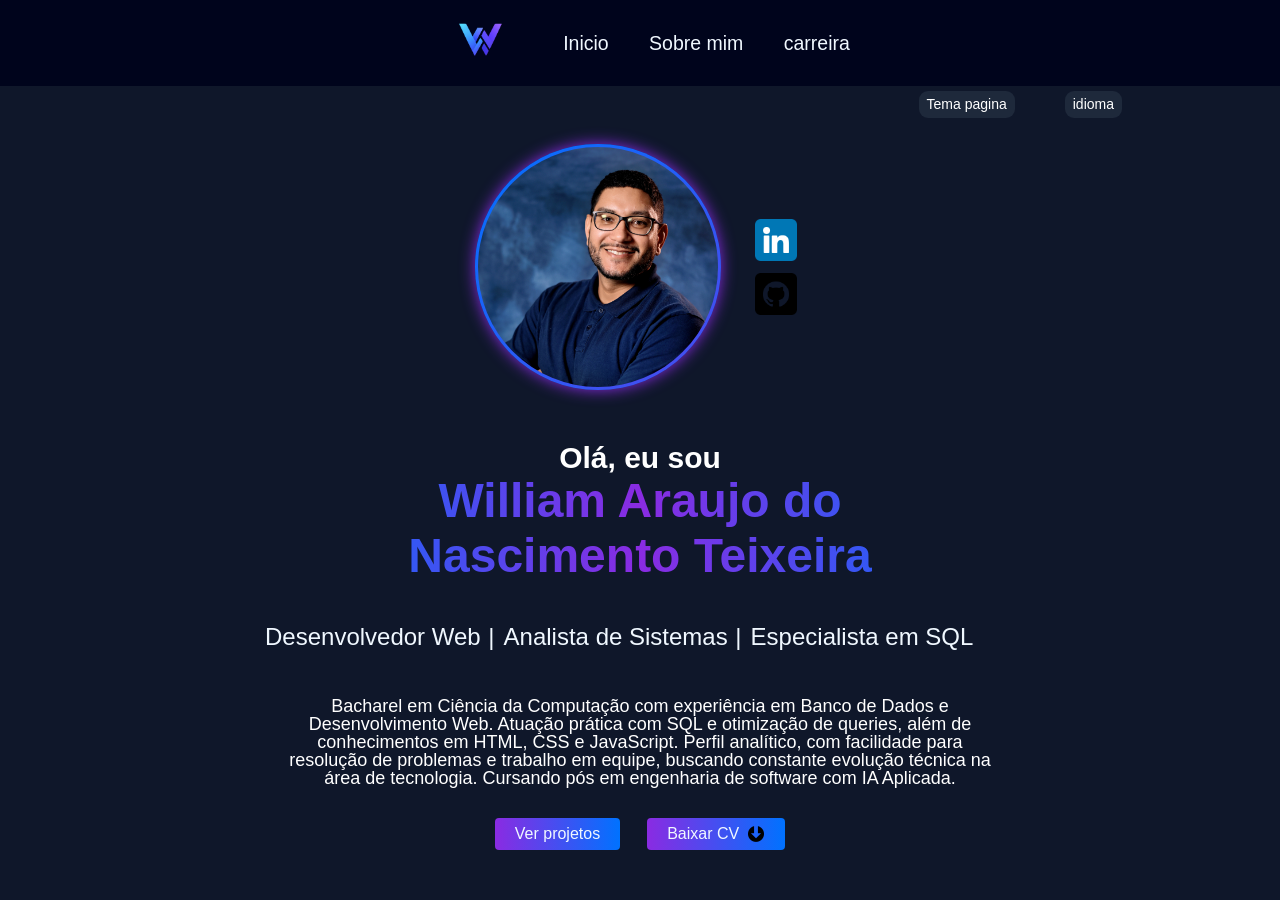
==== commit f086de3e: "versao home completa html e css" ====
--- a/index.html
+++ b/index.html
@@ -10,7 +10,6 @@
 </head>
 
 <body>
-    
     <header class=" header grade_nav">
           <div class="container-header">             
                   <div class=" logo ">
@@ -20,9 +19,9 @@
               <nav>
                   <div class="lista">
                       <ul class="menu">
-                          <li class="item-menu"><a href="index.html" class="item-link">Inicio</a></li>
-                          <li class="item-menu"><a href="contato.html" class="item-link">Sobre mim</a></li>
-                          <li class="item-menu"><a href="contato.html" class="item-link">carreira</a></li>
+                          <li class="item-menu item-menu-inicio"><a href="index.html" class="item-link">Inicio</a></li>
+                          <li class="item-menu item-menu-sobre"><a href="#sobre" class="item-link">Sobre mim</a></li>
+                          <li class="item-menu item-menu-carreira"><a href="#jornada" class="item-link">carreira</a></li>
                           <!-- <li><a href="contato.html">skills</a></li> -->
                           <!-- <li><a href="contato.html">Projetos</a></li> -->
                           <!-- <li><a href="contato.html">tecnologias</a></li> -->
@@ -35,16 +34,25 @@
           </div>
     </header>
 
-    <main class="base_section">
+    <main>
+        <div class="configuracoes">
+            <div>
+                <div class="item-config">Tema pagina</div>
+                </div>
+                <div>
+                <div class="item-config">idioma</div>
+                </div>
+        </div>   
+        
         <!-- APRESENTACAO -->
-        <section class=" base_section base_section_reverse">
-
-            <div class="header_container">
+        <section class="inicio">
+
+            <div class="container-redes-sociais">
                 <div class="perfil">
                     <img src="/Imagens/835252211.jpg" alt="William Teixeira">
                 </div>
 
-                <div class="redes">
+                <div class="itens-redes-sociais">
                     <div class="linkedin portifolio">
                         <a href="https://www.linkedin.com/in/william-teixeira-91826a17a/" target="_blank"><img
                                 src="/Imagens/linkedin.png" alt="linkedin"> </img></a>
@@ -58,10 +66,17 @@
 
             <div class="hello">
                 <div class="m_apre">
-                    <div class="container_hello">
-                    <p>Olá, eu sou</p>
-                    <h1>William A. N. <span class="sobrenome">Teixeira</span> </h1>
-                    </div>
+                    <div class="container_hello">    
+                           
+                        <div class="hello_text">
+                            <h1>
+                                <span class="prefixo">Olá, eu sou</span>
+                                <span class="sobrenome">William Araujo do</span>
+                                <span class="sobrenome">Nascimento Teixeira</span>
+                            </h1>
+                        </div>
+                    </div>
+
                     <div class="cargos">
                         <ul>
                             <li class="style1">Desenvolvedor Web</li>
@@ -74,21 +89,15 @@
 
                 <div>
                     <div class="descricao">
-                        <p>Bacharel em Ciência da Computação com experiência em Banco de Dados e Desenvolvimento Web.
-                        </p>
-                        <p>Atuação prática com SQL e otimização de queries, além de conhecimentos em HTML, CSS e
-                            JavaScript.</p>
-                        <p>Perfil analítico, com facilidade para resolução de problemas e trabalho em equipe, buscando
-                            constante evolução técnica na área de tecnologia.</p>
-                        <p>Cursando pós em engenharia de software com IA Aplicada.</p>
-                        <!-- <P>Bacharel em <span>Ciência da Computação</span> com experiência em Banco de Dados e Desenvolvimento Web.
-                    Atuação <span>prática</span> com
-                    SQL e otimização de queries, além de conhecimentos em HTML, CSS e JavaScript. Perfil analítico, com
-                    facilidade
-                    para <b>resolução</b> de problemas e trabalho em equipe, buscando constante evolução técnica na área de tecnologia.
-                </P> -->
+                        <p>Bacharel em Ciência da Computação com experiência em Banco de Dados e Desenvolvimento Web.                     
+                        Atuação prática com SQL e otimização de queries, além de conhecimentos em HTML, CSS e JavaScript.                           
+                        Perfil analítico, com facilidade para resolução de problemas e trabalho em equipe, buscando
+                        constante evolução técnica na área de tecnologia.
+                        Cursando pós em engenharia de software com IA Aplicada.</p>
+                     
                         <div class="bt_projetos">
                             <button>Ver projetos</button>
+                            
                             <button>
                                 <div class="btn_cv">                     
                                         <div class="txt_btn">
@@ -100,6 +109,7 @@
                                         </div>
                                  </div>   
                             </button>
+                            
                         </div>
                     </div>
                 </div>
@@ -107,8 +117,12 @@
         </section>
         <!-- fim apresentacao -->
 
+
+
+
+
         <!-- SOBRE MIM -->
-        <section class="base_section section_s_mim">
+        <section class="base_section section_s_mim" id="sobre">
             <div class=" container_base base_section sombra tam_desc space_main">
                 <!-- o buttom dessa dessa div vai levar a seção 'MINHA JORNADA' -->
 
@@ -151,8 +165,12 @@
             </div>
         </section>
 
+
+
+
+
         <!-- MINHA JORNADA -->
-        <section class=" container_base sombra tam_desc div_relative ">
+        <section class=" container_base sombra tam_desc div_relative " id="jornada">
             <div class="container_base">
                 <div class="move_div sbm_img">
                     <img src="/Imagens/usuario.png">
@@ -247,8 +265,11 @@
             </div>
         </section>
 
+
+
+        
         <!-- skills -->
-        <section class=" container_base sombra tam_desc skills">
+        <section class=" container_base sombra tam_desc" id="skills">
             <div>
                 <div class="hard_skills">
                     <h2>Hard Skills</h2>
--- a/style.css
+++ b/style.css
@@ -29,7 +29,7 @@
   background-repeat: no-repeat;
   background-size: cover;
   background-position: 50% center;
-  padding: 8rem 0;
+  padding: 0;
   /* mantem a imagem cobrindo todo o tamanho do elemento sem cortar ou duplicar */
 }
 
@@ -37,6 +37,11 @@
   font-size: 4.8rem;
   padding: 0;
   margin-top: 1.9rem;
+  display: block;
+  margin-block-start: 0.67em;
+  margin-block-end: 0.67em;
+  margin-inline-start: 0px;
+  margin-inline-end: 0px;
 }
 
 h2 {
@@ -132,24 +137,42 @@
   gap: 1.5rem;
 }
 
+.configuracoes {
+  display: flex;
+  justify-content: right;
+  position: relative;
+  right: 15rem;
+  gap: 5rem;
+  height: 4rem;
+  padding: 0.5rem 0.8rem 0.8rem 0.8rem;
+  border-radius: 0.9rem;
+  /* background-color: #e003d2; */
+}
+
+.item-config {
+  display: inline-block;
+  margin: 0;
+  font-size: 1.4rem;
+  padding: 0.6rem 0.8rem;
+  background-color: #1e293b;
+  border-radius: 0.9rem;
+  cursor: pointer;
+  border: 0;
+  /* background-color: #dfb7dc; */
+}
+
+.item-config:hover {
+  background: #0072ff;
+  color: white;
+  transition: all 0.3s ease-in-out;
+  transform: translateY(0.1rem) scale(0.95);
+}
+
+/* .configuracoes .item-config:hover {
+  background-color: #8a2be2;
+  color: white;
+} */
 /************  MENU  ************/
-/* .grade_nav {
-  position: sticky;
-  top: 0;
-  left: 0;
-  width: 100%;
-  display: flex;
-  margin: 0;
-  padding: 0.3rem 0.9rem;
-  height: 5rem;
-  flex-direction: row;
-  align-items: center;
-  background-image: linear-gradient(
-    180deg,
-    #0f172a /* ,50% transparent */
-/* ) !important;
-  box-shadow: 0rem 0.03rem 0.02rem 0rem #b8b8b8;
-} */
 
 .header {
   position: sticky;
@@ -160,7 +183,6 @@
   display: flex;
   align-items: center;
   justify-content: center;
-  /* height: 8.55rem; tamanho padrão mas não deve permanecer */
 }
 
 .container-header {
@@ -168,6 +190,17 @@
   align-items: center;
   justify-content: space-between;
   gap: 1rem;
+}
+
+h1 span {
+  display: block;
+  margin-inline-start: 0.42rem;
+  margin-inline-end: 0.42rem;
+}
+
+.inicio h1 .prefixo {
+  margin-bottom: 0.8rem;
+  font-size: 3rem;
 }
 
 /* classe logo */
@@ -184,8 +217,9 @@
 }
 
 .lista {
-  padding: 1.5rem;
-  font-size: 2rem;
+  padding: 0; /*1.25rem;*/
+  font-size: 1.95rem;
+  margin: 0;
 }
 
 .menu {
@@ -194,6 +228,7 @@
   align-items: stretch;
   margin: 0;
   padding: 0;
+  gap: 1.8rem;
 }
 
 .menu .item-menu a {
@@ -206,20 +241,37 @@
   display: flex;
   flex-direction: column;
   align-items: center;
-  gap: 0.82rem;
+  margin: 0;
+  gap: 0.52rem;
 }
 
 .item-link {
-  padding: 2.15rem 1.02rem;
-}
-
-.item-menu a:hover {
-  background-image: linear-gradient(90deg, #8a2be2, #0072ff);
+  padding: 3.35rem 1.12rem;
+}
+
+.item-link:hover {
+  padding: 3rem 1.12rem;
+  box-shadow: 0 0.18rem 0 0 rgba(42, 112, 243, 0.904);
+  color: rgba(42, 112, 243, 0.904) !important;
+  transition: all 0.3s ease-in-out;
+  /* box-shadow: inset 5em 1em gold; */
+  /* #8a2be2; */
 }
 
 /* FIm da navegação */
 
 /*APRESENTACAO*/
+
+.inicio {
+  min-height: calc(90vh - 68px);
+  display: flex;
+  flex-direction: column;
+  align-items: center;
+  justify-content: center;
+  text-align: center;
+  padding: 0.8rem 0.6rem;
+  position: relative;
+}
 
 .header_container {
   padding: 0;
@@ -233,7 +285,7 @@
   margin-right: 0.5rem;
   background: linear-gradient(135deg, #0072ff, #8a2be2);
   box-shadow:
-    0 0 1em #0072ff,
+    inset 0 0 1em #0072ff,
     0 0 1em #8a2be2;
 }
 
@@ -251,32 +303,39 @@
   */
 }
 
-.redes {
-  margin-top: 1.44rem;
-  padding: 0;
-  justify-content: center;
-  display: flex;
-  gap: 1.5rem;
+.container-redes-sociais {
+  display: flex;
+  justify-content: left;
+  align-items: center;
+  gap: 2.1rem;
+}
+
+.itens-redes-sociais {
+  padding: 0.81rem;
+  display: flex;
+  flex-direction: column;
+  align-items: center;
+  justify-content: center;
+  row-gap: 1.2rem;
 }
 
 .linkedin,
 .github {
   text-align: right;
   margin: 0;
-  padding: 0;
+}
+
+.portifolio {
+  width: 4.2rem;
+  height: 4.2rem;
 }
 
 .portifolio img {
-  width: 3.2rem;
-  height: 3.2rem;
-}
-
-.hello {
-  margin-left: 1.72rem;
+  width: 100%;
 }
 
 .m_apre {
-  text-align: left;
+  text-align: center;
   padding: 0;
   margin-top: 1.2rem;
 }
@@ -289,14 +348,20 @@
   margin-bottom: 1.2rem;
 }
 
+.hello_text {
+  padding: 1.6rem 0 0.2rem 0;
+  /* background-color: #0072ff; */
+}
+
 .sobrenome {
-  background-image: linear-gradient(90deg, #8a2be2, #0072ff);
+  background-image: linear-gradient(90deg, #0072ff, #8a2be2, #0072ff);
 
   background-clip: text;
   -webkit-background-clip: text;
 
   color: transparent;
   -webkit-text-fill-color: transparent;
+  line-height: 5.5rem;
 
   /* As propriedades deixam o texto transparente e com isso é possível colocar 
   o  background-image para preencher o fundo do texto*/
@@ -305,7 +370,7 @@
 .cargos {
   margin: 0 0 3.5rem 0;
   padding: 0;
-  text-align: left;
+  text-align: center;
 }
 
 .cargos ul {
@@ -316,35 +381,36 @@
 .cargos ul li {
   padding: 0;
   color: aliceblue;
+  font-size: 2.4rem;
 }
 
 .style1::after {
   content: " |  ";
-  margin-left: 1rem;
-  margin-right: 1rem;
+  padding: 0 0.9rem 0 0.1rem;
+  /* margin-left: 0.27rem;
+  margin-right: 0rem; */
 }
 
 .descricao {
   min-width: 30rem;
-  max-width: 55rem;
+  max-width: 75rem;
 }
 
 .descricao p {
-  text-align: left;
-  margin-top: 0.8rem;
-  padding: 0;
-  margin-left: 0;
-  word-wrap: break-word;
+  text-align: center;
+  padding: 1.8rem;
+  line-height: 1.8rem;
+  font-size: 1.8rem;
+  font-weight: 400;
 }
 
 .bt_projetos {
   display: flex;
-  justify-content: left;
+  justify-content: center;
   min-width: 30rem;
-  /* max-width: 40rem; */
   margin-top: 1.25rem;
   padding: 0;
-  gap: 1.25rem;
+  gap: 2.7rem;
 }
 
 .bt_projetos img {
@@ -362,6 +428,11 @@
 }
 
 /* FIM DA APRESENTAÇÃO */
+
+#sobre {
+  /* Retirar display none */
+  display: none;
+}
 
 /* SOBRE MIM */
 .section_s_mim {
@@ -440,6 +511,12 @@
 /* FIM SOBRE MIM */
 
 /* MINHA JORNADA */
+
+#jornada {
+  /* Retirar display none */
+  display: none;
+}
+
 .div_relative {
   position: relative;
 }
@@ -553,3 +630,8 @@
   width: 100%;
   gap: 5rem;
 }
+
+#skills {
+  /* Retirar display none */
+  display: none;
+}
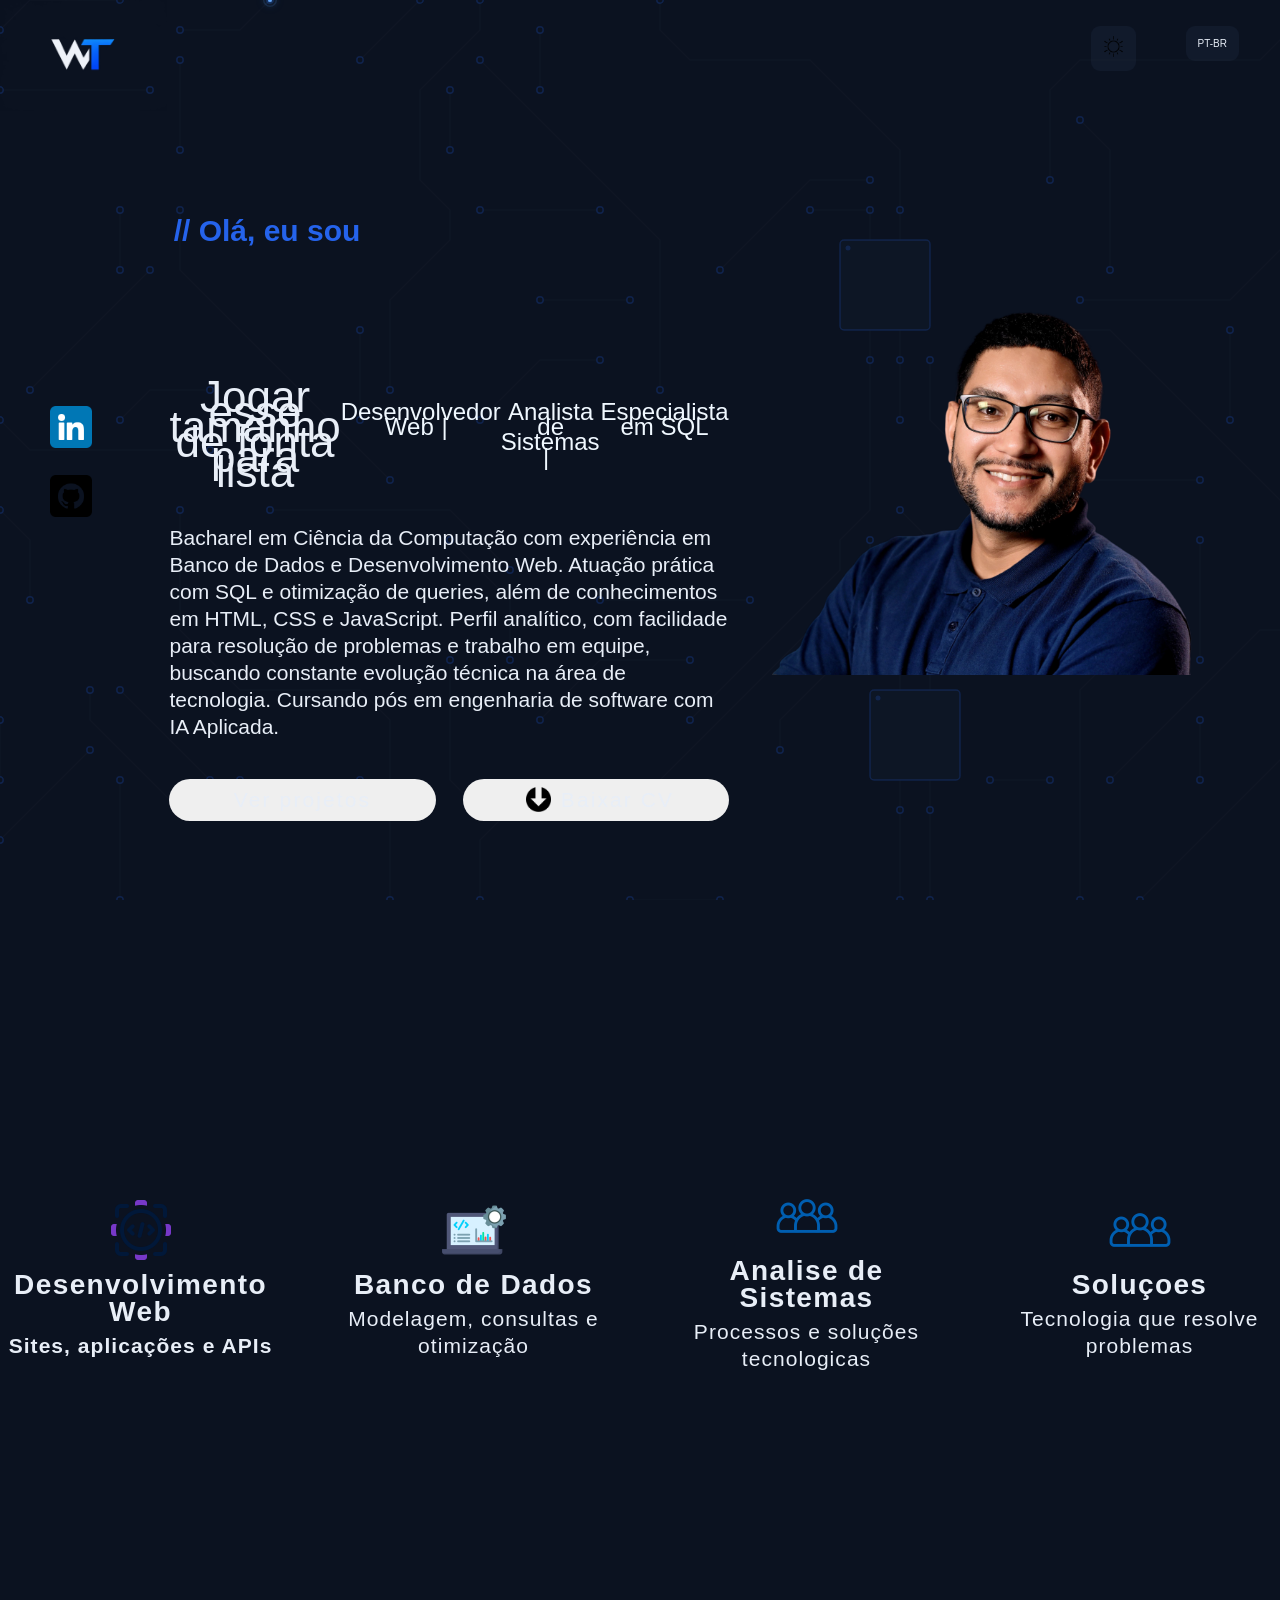
==== commit 28d0b2bb: "Versao flex aprimorada e backgroud em JS" ====
--- a/index.html
+++ b/index.html
@@ -5,390 +5,191 @@
     <meta charset="UTF-8">
     <meta name="viewport" content="width=device-width, initial-scale=1.0">
     <title>William Teixeira | TI - Desenvolvimento Web & DBA</title>
-    <link rel="stylesheet" href="style.css">
+    <link rel="stylesheet" href="../css/style.css" />
     </link>
 </head>
 
 <body>
-    <header class=" header grade_nav">
-          <div class="container-header">             
-                  <div class=" logo ">
-                      <img src="/Imagens/logo.png">                     
-                  </div>
-                  
-              <nav>
-                  <div class="lista">
-                      <ul class="menu">
-                          <li class="item-menu item-menu-inicio"><a href="index.html" class="item-link">Inicio</a></li>
-                          <li class="item-menu item-menu-sobre"><a href="#sobre" class="item-link">Sobre mim</a></li>
-                          <li class="item-menu item-menu-carreira"><a href="#jornada" class="item-link">carreira</a></li>
-                          <!-- <li><a href="contato.html">skills</a></li> -->
-                          <!-- <li><a href="contato.html">Projetos</a></li> -->
-                          <!-- <li><a href="contato.html">tecnologias</a></li> -->
-                          <!-- <li><a href="contato.html">Conquistas</a></li> -->
-                          <!-- <li><a href="contato.html">Conversa</a></li> -->
-                          <!-- <li><a href="contato.html">Contato</a></li> -->
-                      </ul>
-                  </div>
-              </nav>
-          </div>
-    </header>
+
+
+
+    <div class="itens-redes-sociais">
+        <div class="linkedin portifolio">
+            <a href="https://www.linkedin.com/in/william-teixeira-91826a17a/" target="_blank"><img
+                    src="/Imagens/linkedin.png" alt="linkedin"> </img></a>
+        </div>
+        <div class="github portifolio">
+            <a href="https://github.com/will623" target="_blank"><img src="/Imagens/github.png" alt="github">
+                </img></a>
+        </div>
+    </div>
+
+
+    <div class="container_header_inicio ">
+        <div class="inf_logo">
+            <div class="logo">
+                <img src="/Imagens/logo_nova.png" alt="logo">
+                <!-- <p class="logo">WT</p> -->
+            </div>
+        </div>
+
+
+
+        <div class="container-config">
+            <div class="configuracoes">
+                <div class="total_config">
+                    <div class="item-config">
+                        <img src="/Imagens/ensolarado.png" alt="">
+                    </div>
+                </div>
+                <div>
+                    <div class="item-config">PT-BR</div>
+                </div>
+            </div>
+        </div>
+
+    </div>
+
+
+    <div id="circuit-background"></div>
+
 
     <main>
-        <div class="configuracoes">
-            <div>
-                <div class="item-config">Tema pagina</div>
-                </div>
-                <div>
-                <div class="item-config">idioma</div>
-                </div>
-        </div>   
-        
+
         <!-- APRESENTACAO -->
         <section class="inicio">
 
             <div class="container-redes-sociais">
                 <div class="perfil">
-                    <img src="/Imagens/835252211.jpg" alt="William Teixeira">
-                </div>
-
-                <div class="itens-redes-sociais">
-                    <div class="linkedin portifolio">
-                        <a href="https://www.linkedin.com/in/william-teixeira-91826a17a/" target="_blank"><img
-                                src="/Imagens/linkedin.png" alt="linkedin"> </img></a>
-                    </div>
-                    <div class="github portifolio">
-                        <a href="https://github.com/will623" target="_blank"><img src="/Imagens/github.png"
-                                alt="github"> </img></a>
-                    </div>
+                    <img src="/Imagens/williamsf2.png" alt="William Teixeira">
                 </div>
             </div>
 
             <div class="hello">
-                <div class="m_apre">
-                    <div class="container_hello">    
-                           
-                        <div class="hello_text">
-                            <h1>
-                                <span class="prefixo">Olá, eu sou</span>
-                                <span class="sobrenome">William Araujo do</span>
-                                <span class="sobrenome">Nascimento Teixeira</span>
-                            </h1>
+
+                <div class="container_hello_descrip">
+                    <div>
+                        <div class="heelo_descrip_container">
+                            <div class="container_hello">
+
+                                <div class="hello_text">
+                                    <h1>
+                                        <span class="prefixo">// Olá, eu sou</span>
+                                        <span class="nome">William</span>
+                                        <span class="sobrenome">Teixeira</span>
+                                    </h1>
+                                </div>
+                            </div>
+
+                            <div class="cargos">
+                                Jogar esse tamanho de fonta para lista
+                                <ul>
+                                    <li class="style1">Desenvolvedor Web</li>
+                                    <li class="style1">Analista de Sistemas</li>
+                                    <li>Especialista em SQL</li>
+                                </ul>
+                            </div>
                         </div>
+
                     </div>
 
-                    <div class="cargos">
-                        <ul>
-                            <li class="style1">Desenvolvedor Web</li>
-                            <li class="style1">Analista de Sistemas</li>
-                            <li>Especialista em SQL</li>
-                        </ul>
+
+                    <div class="descricao">
+                        <p>Bacharel em Ciência da Computação com experiência em Banco de Dados e Desenvolvimento Web.
+                            Atuação prática com SQL e otimização de queries, além de conhecimentos em HTML, CSS e
+                            JavaScript.
+                            Perfil analítico, com facilidade para resolução de problemas e trabalho em equipe, buscando
+                            constante evolução técnica na área de tecnologia.
+                            Cursando pós em engenharia de software com IA Aplicada. </p>
+
                     </div>
                 </div>
 
+                <div class="bt_projetos">
+                    <button class="btn_index">
+                        <a href="pages/sobre.html">
+                            Ver projetos
+                        </a>
+                    </button>
 
-                <div>
-                    <div class="descricao">
-                        <p>Bacharel em Ciência da Computação com experiência em Banco de Dados e Desenvolvimento Web.                     
-                        Atuação prática com SQL e otimização de queries, além de conhecimentos em HTML, CSS e JavaScript.                           
-                        Perfil analítico, com facilidade para resolução de problemas e trabalho em equipe, buscando
-                        constante evolução técnica na área de tecnologia.
-                        Cursando pós em engenharia de software com IA Aplicada.</p>
-                     
-                        <div class="bt_projetos">
-                            <button>Ver projetos</button>
-                            
-                            <button>
-                                <div class="btn_cv">                     
-                                        <div class="txt_btn">
-                                            <a href="#" download="Curriculo_William_Teixeira.pdf">Baixar CV</a>
-                                        </div>
+                    <button class="btn_index">
+                        <div class="btn_cv">
 
-                                        <div class="img_btn">
-                                            <img src="/Imagens/baixe-o-simbolo-da-seta-para-baixo-em-um-circulo.png">
-                                        </div>
-                                 </div>   
-                            </button>
-                            
+                            <div class="img_btn">
+                                <img src="/Imagens/baixe-o-simbolo-da-seta-para-baixo-em-um-circulo.png">
+                            </div>
+
+                            <div class="txt_btn">
+                                <a href="#" download="Curriculo_William_Teixeira.pdf">Baixar CV</a>
+                            </div>
+
+
                         </div>
-                    </div>
+                    </button>
+
                 </div>
             </div>
+
         </section>
         <!-- fim apresentacao -->
 
 
+        <!-- <section></section> 
+ entrar um carrosel com todas as linguagens de programacao passando 
+  de maneira diagonal com efeito de fita-->
 
+        <section class="tecnologias">
 
+            <div class="conatainer_tecnologias">
 
-        <!-- SOBRE MIM -->
-        <section class="base_section section_s_mim" id="sobre">
-            <div class=" container_base base_section sombra tam_desc space_main">
-                <!-- o buttom dessa dessa div vai levar a seção 'MINHA JORNADA' -->
+                <div class="atributos_tecnologias">
 
-                <div class="desc_sobre">
-                    <div class="sbm_img">
-                        <img src="/Imagens/usuario.png">
-                        <h2>Sobre mim</h2>
-                    </div>
-                    <p>Sou apaixonado por tecnologia e por trasnformas dados em informações valiosas.</p>
-                    <p><b>Acredito</b> na constante evolução, no aprendizado continuo e na colaboração para criar
-                        soluções quie geram impactos</p>
-                    <button class="buttom_jornada">VER MINHA JORNADA</button>
-                </div>
-
-                <div class="atributos">
-                    <div class="sub_atributos">
-                        <img src="/Imagens/foco.png">
-                        <h3>Focado</h3>
-                        <p>Objetivo em entregar <br>soluções eficientes <br>e de qualidade.</p>
+                    <div class="itens_tecnologia">
+                        <img src="/Imagens/foco.png" />
+                        <div class="descricao_tecnologia">
+                            <h3>Desenvolvimento Web</h3>
+                            <p>
+                                <span>Sites, aplicações e APIs</span>
+                            </p>
+                        </div>
                     </div>
 
-                    <div class="sub_atributos">
-                        <img src="/Imagens/sistemas-de-ti.png">
-                        <h3>Analítico </h3>
-                        <p>Pensamento lógico <br>e atenção aos <br>detalhes.</p>
+                    <div class="itens_tecnologia">
+                        <img src="/Imagens/sistemas-de-ti.png" />
+                        <div class="descricao_tecnologia">
+                            <h3>Banco de Dados</h3>
+                            <p>Modelagem, consultas e otimização</p>
+                        </div>
                     </div>
 
-                    <div class="sub_atributos">
-                        <img src="/Imagens/foguete.png">
-                        <h3>Proativo</h3>
-                        <p>Gosto de desafios <br>e aprender sempre<br> mais.</p>
+                    <div class="itens_tecnologia">
+                        <img src="/Imagens/comunidade.png" />
+                        <div class="descricao_tecnologia">
+                            <h3>Analise de Sistemas</h3>
+                            <p>Processos e soluções tecnologicas</p>
+                        </div>
                     </div>
 
-                    <div class="sub_atributos">
-                        <img src="/Imagens/comunidade.png">
-                        <h3>Colaborador</h3>
-                        <p>Trrabalho bem <br>em equipe e valorizo <br>boas conexões.</p>
+                    <div class="itens_tecnologia">
+                        <img src="/Imagens/comunidade.png" />
+                        <di class="descricao_tecnologia">
+                            <h3>Soluçoes</h3>
+                            <p>Tecnologia que resolve problemas</p>
                     </div>
                 </div>
             </div>
-        </section>
-
-
-
-
-
-        <!-- MINHA JORNADA -->
-        <section class=" container_base sombra tam_desc div_relative " id="jornada">
-            <div class="container_base">
-                <div class="move_div sbm_img">
-                    <img src="/Imagens/usuario.png">
-                    <h3>Minha Jornada</h3>
-                </div>
-
-                <div class="time_line timeline">
-                    <div class="evento">
-                        <div class="ano">
-                            <h3>2020</h3>
-                        </div>
-                        <div class="circulo"></div>
-
-                        <div class="title_evento">
-                            <h4>inicio de carreira </h4>
-                        </div>
-
-                        <div class="ds_evento">
-                            <p>Primeiros passos na área de tecnologia</p>
-                        </div>
-                    </div>
-
-                    <div class="evento">
-                        <div class="ano">
-                            <h3>2022</h3>
-                        </div>
-
-                        <div class="circulo"></div>
-
-                        <div class="title_evento">
-                            <h4>entrada na área</h4>
-                        </div>
-
-                        <div class="ds_evento">
-                            <p>Primeiros experiência com banco de dados</p>
-                        </div>
-                    </div>
-
-                    <div class="evento">
-                        <div class="ano">
-                            <h3>2023</h3>
-                        </div>
-                        <div class="circulo"></div>
-                        <div class="title_evento">
-                            <h4>especialização em SQL</h4>
-                        </div>
-                        <div class="ds_evento">
-                            <p>Foco em performance e otimização de consultas </p>
-                        </div>
-                    </div>
-
-                    <div class="evento">
-                        <div class="ano">
-                            <h3>2024</h3>
-                        </div>
-                        <div class="circulo"></div>
-                        <div class="title_evento">
-                            <h4>Desenvolvimento web</h4>
-                        </div>
-                        <div class="ds_evento">
-                            <p>Aprofundando conhecimento em <b>HTML</b>, <b>CSS</b> e <b>JS</b></p>
-                        </div>
-
-                    </div>
-                    <div class="evento">
-                        <div class="ano">
-                        <h3>2025</h3>
-                        </div>
-                        <dIV class="circulo"></dIV>
-                        <div class="title_evento">
-                            <h4>Contrução do portfólio</h4>
-                            </div>
-                            <div class="ds_evento"> 
-                            <p>Projetos autoriais e melhorias continuas </p>
-                        </div>
-                    </div>
-
-                    <div class="evento">
-                        <div class="ano">
-                        <h3>2026/2027</h3>
-                        </div>
-                        <div class="circulo"></div>
-                        <div class="title_evento">
-                            <h4>Engenharia de software</h4>
-                        </div>
-                        <div class="ds_evento">    
-                            <p>Aprimoramento das tecnicas de desenvolvimento com IA aplicada</p>
-                        </div>
-                    </div>
-
-                </div>
             </div>
         </section>
-
-
-
-        
-        <!-- skills -->
-        <section class=" container_base sombra tam_desc" id="skills">
-            <div>
-                <div class="hard_skills">
-                    <h2>Hard Skills</h2>
-                    <ul>
-                        <li>JavaScript (iniciando estudos)</li>
-                        <li>SQL (experiência com queries no MV SOUL e/ou Tasy)</li>
-                        <li>HTML, CSS (em desenvolvimento)</li>
-                        <li>Banco de Dados - Análise e otimização de consultas</li>
-                        <li>Git (básico)</li>
-                        <li></li>
-                    </ul>
-                </div>
-                <div class="soft_skills">
-                    <h2>Soft Skills</h2>
-                    <ul>
-                        <li>Organização</li>
-                        <li>Raciocínio lógico</li>
-                        <li>Resolução de problemas</li>
-                        <li>Facilidade de aprendizado</li>
-                        <li></li>
-                    </ul>
-                </div>
-            </div>
-
-
-        </section>
-
-
-
-
-        <!-- tecnologias e conquistas -->
-        <!--
-        <section class="container_base sombra tam_desc lista-tec-conquista">
-            <div class="tecnologias">
-                <h3>Tecnologias</h3>
-                <ul>
-                    <li>HTML</li>
-                    <li>CSS</li>
-                    <li>JavaScript</li>
-                    <li>Python</li>
-                    <li>SQL</li>
-                    <li>JAVA</li>
-                    <li>Git</li>
-                </ul>
-            </div>
-
-            <div class="conquistas">
-                <h3>Conquistas</h3>
-                <ul>
-                    <li>Mais de 1000 consultas SQL desenvolvidas e otimizadas</li>
-                    <li>Experiência prática com MV SOUL, TASY, TOTWS RM</li>
-                    <li>Desenvolvimento de projetos práticos para solucionar problemas reais</li>
-                    <li>Constante evolução através de estudos e cursos</li>
-                </ul>
-            </div>
-        
-        </section> -->
-
-        <!-- ia recruter -->
-
-        <!-- Para onde os dados do formulário devem ser enviados quando o usuário clicar em enviar. 
-          explicação: pattern="" define o regex(regra de expressão) -->
-
-        <!--
-        <section class="container_base sombra tam_desc ia_recruter">           
-            
-             
-            <div class="formulario"> 
-                 <h3>IA RECRUITER</h3>
-                    <form action="">
-                        <div class="name-my">
-                            <label for="name">Nome:</label>
-                            <input id="name" type="text" 
-                            placeholder="nome" 
-                            pattern="[a-zA-Z]">
-                            
-                        </div>
-                        <div class="story-my">
-                            <label for="story">Converse comigo e tire suas dúvidas sobre meu perfil prossional e pessoal</label>
-                            <textarea id="story" 
-                            name="story" 
-                            maxlength="550" 
-                            placeholder="Pergunte sobre mim">
-                        </textarea>
-                    </div>
-                    <button type="submit" >Perguntar</button>
-                </form>
-            </div>
-            
-            <div class="robot">
-                <p>Olá! Pergunte sobre minha experiência, habilidades, projetos ou qualquer outra dúvida. Estou aqui para ajudar!</p>
-            </div>
-        </section>-->
-
-        <!-- contato -->
-        <!-- 
-        <section class="container_base sombra tam_desc contato">   
-            <div>
-            <h3>CONTATO</h3>
-            <p>Vamos conversar ?</p>
-            <p>Estou aberto a novas oportunidades e projetos</p>
-            </div> 
-            <div class="list_contato">
-                <ul>
-                    <li>Linkedin</li>
-                    <li>GitHub</li>
-                    <li>Instagram</li>
-                    <li>Whatsapp</li>
-                </ul>
-            </div>
-        </section>-->
-
 
 
     </main>
 
 
+    <script src="../Curriculo/JS/script.js"></script>
+    <!-- ALTERADO (circuito de fundo): era src="../Curriculo/JS/cirtcuit.js" (arquivo inexistente) -->
+    <script src="JS/circuit.js"></script>
+</body>
 
 
-</body>
 
 </html>
--- a/css/style.css
+++ b/css/style.css
@@ -0,0 +1,797 @@
+/* ============================================================
+   GLOBAL - ELEMENTOS
+   ============================================================ */
+
+* {
+  padding: 0;
+  margin: 0;
+  box-sizing: border-box;
+}
+
+HTML {
+  font-size: 62.5%; /* 1rem : 10px/16px = 62.5 = 10px */
+}
+/* unidade de medida absoluta definida para que
+  possa ser utilizada em todos os elementos com EM e REM, unidade relativas. */
+
+body {
+  background-color: #0b1220;
+  font-family: Arial, sans-serif;
+  text-align: center;
+  line-height: 1.5rem;
+  color: #e8eef7;
+}
+
+main {
+  /* ALTERADO (circuito de fundo): fundo transparente para o circuito aparecer.
+     O body já tem a mesma cor #0b1220, então o visual não muda.
+     Era: background-image: linear-gradient(180deg, #0b1220 20%); */
+  background-image: none;
+  /* ADICIONADO (circuito de fundo): conteúdo acima do circuito */
+  position: relative;
+  z-index: 1;
+  width: auto;
+  font-size: 1.44rem;
+  background-repeat: no-repeat;
+  background-size: cover;
+  background-position: 50% center;
+  padding: 0;
+  display: flex;
+  flex-flow: column;
+  /* mantem a imagem cobrindo todo o tamanho do elemento sem cortar ou duplicar */
+}
+
+h1 {
+  font-size: 4.8rem;
+  padding: 0;
+  margin-block-start: 0.67em;
+  margin-block-end: 0.67em;
+  margin-inline-start: 0px;
+  margin-inline-end: 0px;
+}
+
+h2 {
+  font-size: 3.2rem;
+  padding: 0;
+  margin: 0;
+  margin-top: 1.5rem;
+  width: 35.4rem;
+}
+
+ul {
+  margin: 0.3rem;
+  padding: 0;
+}
+
+li {
+  list-style: none;
+}
+
+span {
+  font-weight: bold;
+}
+
+a {
+  text-decoration: none;
+  color: inherit;
+}
+
+button {
+  background-image: linear-gradient(90deg, #2563eb);
+  color: #e8eef7;
+  font-size: 1.6rem;
+  border: none;
+  border-radius: 0.4rem;
+  padding: 0.2rem 2rem;
+  cursor: pointer;
+  height: 3.2rem;
+  transition:
+    transform 0.25s ease,
+    border-color 0.25s ease,
+    background 0.25s ease;
+}
+
+button:hover {
+  background-image: none;
+  background-color: #60a5fa;
+  transform: translateY(-0.2rem);
+}
+
+nav {
+  display: inline-block;
+}
+
+/* ============================================================
+   CLASSES GLOBAIS (usadas em mais de uma página)
+   ============================================================ */
+#circuit-background {
+  position: fixed;
+  inset: 0;
+  z-index: 0;
+  pointer-events: none;
+}
+
+/* ADICIONADO (circuito de fundo): canvas criado pelo JS/circuit.js */
+#circuit-background canvas {
+  display: block;
+  width: 100%;
+  height: 100%;
+}
+
+.base_section {
+  display: flex;
+  justify-content: center;
+  text-align: center;
+  flex-wrap: wrap;
+  padding: 2.4rem;
+}
+
+.sombra {
+  box-shadow: 0 0 0.2rem #c9cde2;
+  border-radius: 0.8rem;
+}
+
+.container_base {
+  background: linear-gradient(135deg, #111a2b);
+  margin-top: 2rem;
+  background-size: cover;
+  border-radius: 1rem;
+  padding: 1.2rem;
+}
+
+.tam_desc {
+  width: 80%;
+}
+
+.space_main {
+  gap: 1.5rem;
+}
+
+.div_relative {
+  position: relative;
+}
+
+/* ---------- .logo  -> components/header.html e index.html ---------- */
+
+/* classe logo */
+.logo {
+  /* display: flex; */
+  margin: 0;
+  padding: 0;
+}
+
+/* Só tratamento da imagem da logo */
+.logo img {
+  width: auto;
+  height: 8.2rem;
+}
+
+/* ---------- .sbm_img -> pages/sobre.html e pages/carreira.html ---------- */
+
+.sbm_img img {
+  width: 3.3rem;
+  height: 3.3rem;
+  margin: 0rem;
+  padding: 0;
+  left: 0.5rem;
+}
+
+/* ============================================================
+   HEADER / MENU  (components/header.html - carregado via JS em sobre e carreira)
+   ============================================================ */
+
+.header {
+  position: sticky;
+  top: 0;
+  z-index: 999;
+  padding-block: 0;
+  background-color: #111a2b;
+  display: flex;
+  align-items: center;
+  justify-content: center;
+}
+
+.container-header {
+  display: flex;
+  align-items: center;
+  justify-content: space-between;
+  gap: 1rem;
+}
+
+.lista {
+  padding: 0; /*1.25rem;*/
+  font-size: 1.95rem;
+  margin: 0;
+}
+
+.menu {
+  display: flex;
+  justify-content: center;
+  align-items: stretch;
+  margin: 0;
+  padding: 0;
+  gap: 1.8rem;
+}
+
+.menu .item-menu a {
+  list-style: none;
+  margin: 0;
+  color: aliceblue;
+}
+
+.item-menu {
+  display: flex;
+  flex-direction: column;
+  align-items: center;
+  margin: 0;
+  gap: 0.52rem;
+}
+
+.item-link {
+  padding: 3.35rem 1.12rem;
+}
+
+.item-link:hover {
+  padding: 3rem 1.12rem;
+  box-shadow: 0 0.18rem 0 0 rgba(42, 112, 243, 0.904);
+  color: rgba(42, 112, 243, 0.904) !important;
+  transition: all 0.3s ease-in-out;
+  /* box-shadow: inset 5em 1em gold; */
+  /* #8a2be2; */
+}
+
+/* ============================================================
+   INDEX - REDES SOCIAIS (.itens-redes-sociais)
+   ============================================================ */
+
+.itens-redes-sociais {
+  padding: 0.81rem;
+  display: flex;
+  flex-direction: column;
+  row-gap: 2.7rem;
+  position: absolute;
+  top: 39.8rem;
+  left: 4.2rem;
+  z-index: 1; /* ADICIONADO (circuito de fundo): ícones acima do circuito */
+}
+
+.linkedin,
+.github {
+  text-align: right;
+  margin: 0;
+}
+
+.portifolio {
+  width: 4.2rem;
+  height: 4.2rem;
+}
+
+.portifolio img {
+  width: 100%;
+}
+
+/* ============================================================
+   INDEX - TOPO: LOGO E CONFIGURAÇÕES (.container_header_inicio)
+   ============================================================ */
+
+.container_header_inicio {
+  display: flex;
+  justify-content: space-between;
+  gap: 2.5rem;
+}
+
+.inf_logo .logo img {
+  width: auto;
+  height: 11.1rem;
+}
+
+/* ---------- Configurações (tema / idioma) ---------- */
+
+.container-config {
+  display: flex;
+  justify-content: right;
+  /* background-color: #111a2b; */
+}
+
+.configuracoes {
+  display: flex;
+  position: relative;
+  flex-direction: row;
+  top: 2.1rem;
+  right: 3.3rem;
+  gap: 5rem;
+  padding: 0.5rem 0.8rem 0.8rem 0.8rem;
+  border-radius: 0.9rem;
+  /* width: 40rem; */
+}
+
+.configuracoes .item-config {
+  margin: 0;
+  position: relative;
+  /* font-size: 1.4rem; */
+  padding: 1rem 1.2rem;
+  background-color: #111a2b;
+  border-radius: 0.9rem;
+  cursor: pointer;
+  border: 0;
+}
+
+.item-config:hover {
+  background: #1a57ad;
+  transition: all 0.3s ease-in-out;
+  transform: translateY(0.2rem) scale(0.95);
+}
+
+.item-config img {
+  width: 2.1rem;
+  height: 2.1rem;
+}
+
+/* ============================================================
+   INDEX - APRESENTAÇÃO (section.inicio)
+   ============================================================ */
+/* main {
+  display: none;
+} */
+
+.inicio {
+  display: flex;
+  /* gap: 16rem; */
+  justify-content: center;
+  align-items: center;
+  padding: 0.8rem 7.6rem;
+  position: relative;
+  flex-flow: row nowrap;
+}
+
+/* ---------- Foto de perfil ---------- */
+
+.container-redes-sociais {
+  order: 2;
+  flex: 5;
+}
+
+.perfil {
+  position: relative;
+  margin: 0;
+  padding: 0.3rem;
+  /*usar esse modelo de box-shadow em outros elementos que serão cards
+  box-shadow:inset 0 0 0.5em #0072ff, 0 0 0.5em #dadadb; */
+}
+
+.perfil img {
+  width: 47.8rem;
+  height: 40.8rem;
+  margin: 0;
+  padding: 0;
+  object-fit: cover;
+  object-position: center top;
+  /* mix-blend-mode: luminosity; */
+  /* 
+  o elemento object é usado para inserir imagens em um documento HTML. 
+  Nesse caso, foi necessário sua utilizaçao para que o perfil fique circular com 'object-fit: cover'
+  e centralizado com 'object-position: center top' para dar a sensação de zoom na imagem.  
+  */
+}
+
+/* ---------- Texto de apresentação (.hello) ---------- */
+
+.hello {
+  display: flex;
+  flex-flow: column wrap;
+  justify-content: left;
+  text-align: left;
+  row-gap: 2.7em;
+  order: 1;
+  flex: 6;
+  padding: 5.2rem 0 0 10.2rem;
+}
+
+.heelo_descrip_container {
+  padding: 0;
+}
+
+.container_hello {
+  margin-bottom: 1.2rem;
+}
+
+/* VERIFICAR: não existe nenhum <p> dentro de .container_hello no index.html (só o h1). */
+
+.container_hello p {
+  margin-bottom: 1.2rem;
+}
+
+.hello_text {
+  padding: 1.6rem 0 0.2rem 0;
+  left: 0;
+}
+
+/* ---------- Título h1 (prefixo / nome / sobrenome) ---------- */
+
+h1 span {
+  display: block;
+  margin-inline-start: 0.42rem;
+  margin-inline-end: 0.42rem;
+}
+
+.inicio h1 .prefixo {
+  margin-bottom: 1.8rem;
+  font-size: 3rem;
+  color: #2563eb;
+}
+
+.nome {
+  background-image: linear-gradient(90deg, #e6e6e7);
+
+  background-clip: text;
+  -webkit-background-clip: text;
+
+  color: transparent;
+  -webkit-text-fill-color: transparent;
+  line-height: 3.2rem;
+}
+
+.sobrenome {
+  background-image: linear-gradient(90deg, #2563eb);
+
+  background-clip: text;
+  -webkit-background-clip: text;
+
+  color: transparent;
+  -webkit-text-fill-color: transparent;
+  line-height: 5.5rem;
+
+  /* As propriedades deixam o texto transparente e com isso é possível colocar 
+  o  background-image para preencher o fundo do texto*/
+}
+
+/* ---------- Cargos ---------- */
+
+.cargos {
+  padding: 0 0 4.5rem 0;
+  display: flex;
+  justify-content: space-between;
+  align-items: center;
+  text-align: center;
+  font-size: 4.4rem;
+}
+
+.cargos ul {
+  display: flex;
+  margin: 0;
+}
+
+.cargos ul li {
+  padding: 0;
+  color: aliceblue;
+  font-size: 2.4rem;
+}
+
+.style1::after {
+  content: " |  ";
+  padding: 0 0.9rem 0 0.1rem;
+  /* margin-left: 0.27rem;
+  margin-right: 0rem; */
+}
+
+/* ---------- Descrição ---------- */
+
+/* .descricao {
+  min-width: 20rem;
+  max-width: 75rem;
+} */
+
+.descricao {
+  display: flex;
+  text-align: left;
+  line-height: 2.7rem;
+  font-size: 2.1rem;
+  font-weight: 400;
+  flex-flow: column wrap;
+}
+
+/* ---------- Botões (Ver projetos / Baixar CV) ---------- */
+
+.bt_projetos {
+  display: flex;
+  justify-content: center;
+  min-width: 30rem;
+  padding: 0;
+  gap: 2.7rem;
+}
+
+.bt_projetos img {
+  width: 2.7rem;
+  height: 2.7rem;
+  padding: 0.1rem;
+  margin-top: 0.4rem;
+  margin-left: 0.8rem;
+}
+
+.btn_index {
+  height: 4.2rem;
+  flex: 1;
+  font-size: 2.1rem;
+  letter-spacing: 0.1em;
+  border-radius: 40.8rem;
+}
+
+.btn_cv {
+  display: flex;
+  justify-content: center;
+  align-items: center;
+  gap: 0.9rem;
+}
+
+/* ============================================================
+   INDEX - TECNOLOGIAS (section.tecnologias)
+   ============================================================ */
+
+.tecnologias {
+  display: flex;
+  justify-content: center;
+  align-items: center;
+  gap: 2.5rem;
+  padding: 0;
+}
+
+.atributos_tecnologias {
+  left: 30.2rem;
+  padding: 35.5rem 0rem;
+  display: flex;
+  gap: 5.2rem;
+  flex-wrap: wrap;
+  align-items: center;
+}
+
+.itens_tecnologia img {
+  width: 6.4rem;
+  height: 6.4rem;
+}
+
+.itens_tecnologia {
+  display: flex;
+  flex-flow: column;
+  align-items: center;
+  gap: 0.9rem;
+  flex: 1;
+}
+
+.itens_tecnologia:hover {
+  transform: scale(1.1);
+  cursor: pointer;
+  color: #2563eb;
+  text-shadow: rgba(250, 250, 250, 0.61) 0.1rem 0.1rem 0.1rem;
+  transition: all 0.3s ease-in-out;
+}
+
+.itens_tecnologia h3 {
+  font-size: 2.8rem;
+  line-height: 2.7rem;
+  letter-spacing: 0.05em;
+}
+
+.itens_tecnologia p {
+  font-size: 2.1rem;
+  line-height: 2.7rem;
+  letter-spacing: 0.05em;
+}
+
+.descricao_tecnologia {
+  display: flex;
+  flex-flow: column wrap;
+  gap: 0.7rem;
+}
+
+/* ============================================================
+   PÁGINA SOBRE MIM (pages/sobre.html)
+   ============================================================ */
+
+.section_s_mim {
+  padding: 0;
+  width: 100%;
+}
+
+/* ---------- Descrição (.desc_sobre) ---------- */
+
+.desc_sobre {
+  text-align: left;
+  margin-top: 1rem;
+  padding: 0.8rem;
+  margin-right: 1.5rem;
+  max-height: 25rem;
+  width: 100%;
+  max-width: 40rem;
+}
+
+.desc_sobre button {
+  margin-top: 1.8rem;
+  width: 14em;
+}
+
+.desc_sobre h2 {
+  margin-bottom: 1.8rem;
+}
+
+.desc_sobre p {
+  text-align: left;
+  margin-top: 0.3rem;
+  padding: 0;
+  width: 19em;
+  word-wrap: break-word;
+}
+
+.buttom_jornada {
+  width: clamp(28rem, 40vw, 40rem);
+}
+
+/* ---------- Atributos (cards) ---------- */
+
+.atributos {
+  display: flex;
+  justify-content: right;
+  gap: 5.5rem;
+  margin-right: 0.5rem;
+  padding: 0;
+  text-align: center;
+}
+
+.sub_atributos {
+  padding: 5rem 1rem;
+  text-align: left;
+  height: auto;
+  width: 15.8rem;
+  border-radius: 1.5rem;
+  box-shadow: 0 0 0.5rem #c9cde2;
+  position: relative;
+}
+
+.sub_atributos img {
+  width: 4rem;
+  margin-bottom: 1.25rem;
+}
+
+.sub_atributos p {
+  text-align: left;
+  margin-top: 1.55rem;
+}
+
+/* ============================================================
+   PÁGINA CARREIRA - MINHA JORNADA (pages/carreira.html)
+   ============================================================ */
+
+.move_div {
+  position: relative;
+  /* top: 1.8rem; */
+  max-width: 20rem;
+  padding: 0 1.25rem;
+  margin-bottom: 0.8rem;
+}
+
+/* ---------- Linha do tempo ---------- */
+
+.time_line {
+  position: relative;
+  display: flex;
+  flex-direction: row;
+  align-items: flex-start;
+  justify-content: center;
+  gap: 2.5rem;
+  margin: 0;
+  padding: 1rem;
+  height: auto;
+  z-index: 1;
+}
+
+.time_line p {
+  margin: 0;
+  padding: 0;
+}
+
+.timeline::before {
+  content: "";
+  display: block;
+  left: 4rem;
+  right: 9.3rem;
+  margin: 0;
+  padding: 0;
+  height: 0.5rem;
+  background: linear-gradient(135deg, #0072ff, #8a2be2);
+  position: absolute;
+  top: 7.02rem;
+}
+
+.evento {
+  position: relative;
+}
+
+.circulo {
+  width: 1.2rem;
+  height: 1.2rem;
+  border-radius: 50%;
+  background: linear-gradient(135deg, #0072ff, #8a2be2);
+  position: relative;
+  top: 4.3rem;
+  left: 46%;
+  /*box-shadow: #ffffff 0rem 0rem 0.1rem 0.1rem;*/
+  box-shadow:
+    0 0 0.5rem #ffffff,
+    0 0 1rem #ffffff;
+}
+
+.title_evento h4 {
+  min-height: 4rem;
+  margin: 0rem 0 1.8rem 0rem;
+}
+
+/* ============================================================
+   NÃO ENCONTRADOS NA ESTRUTURA HTML
+   As regras abaixo não correspondem a nenhum elemento, classe ou id
+   do index.html, pages/sobre.html, pages/carreira.html ou
+   components/header.html. Provavelmente foram removidos do HTML.
+   (#skills: o menu aponta para pages/Skills.html, que ainda não existe.)
+   ============================================================ */
+
+.sub_base_section {
+  display: inline-block;
+  justify-content: left;
+  text-align: left;
+}
+
+.header_container {
+  padding: 0;
+  margin-bottom: 0;
+}
+
+textarea {
+  /* trava o redmensionamento do textarea */
+  resize: none;
+}
+
+.story-my {
+  background-color: bisque;
+}
+
+.story-my label {
+  display: block;
+}
+
+.ia_recruter {
+  display: flex;
+  justify-content: center;
+  width: 100%;
+  gap: 9rem;
+}
+
+form {
+  display: flex;
+  justify-content: center;
+}
+
+.name-my {
+  margin: 0.5rem;
+}
+
+.robot {
+  margin: 0.5rem;
+}
+
+.contato {
+  display: flex;
+  justify-content: center;
+  width: 100%;
+  gap: 9rem;
+}
+
+.list_contato ul {
+  display: flex;
+  justify-content: center;
+  margin-top: 5rem;
+  width: 100%;
+  gap: 5rem;
+}
+
+#skills {
+  /* Retirar display none */
+  display: none;
+}
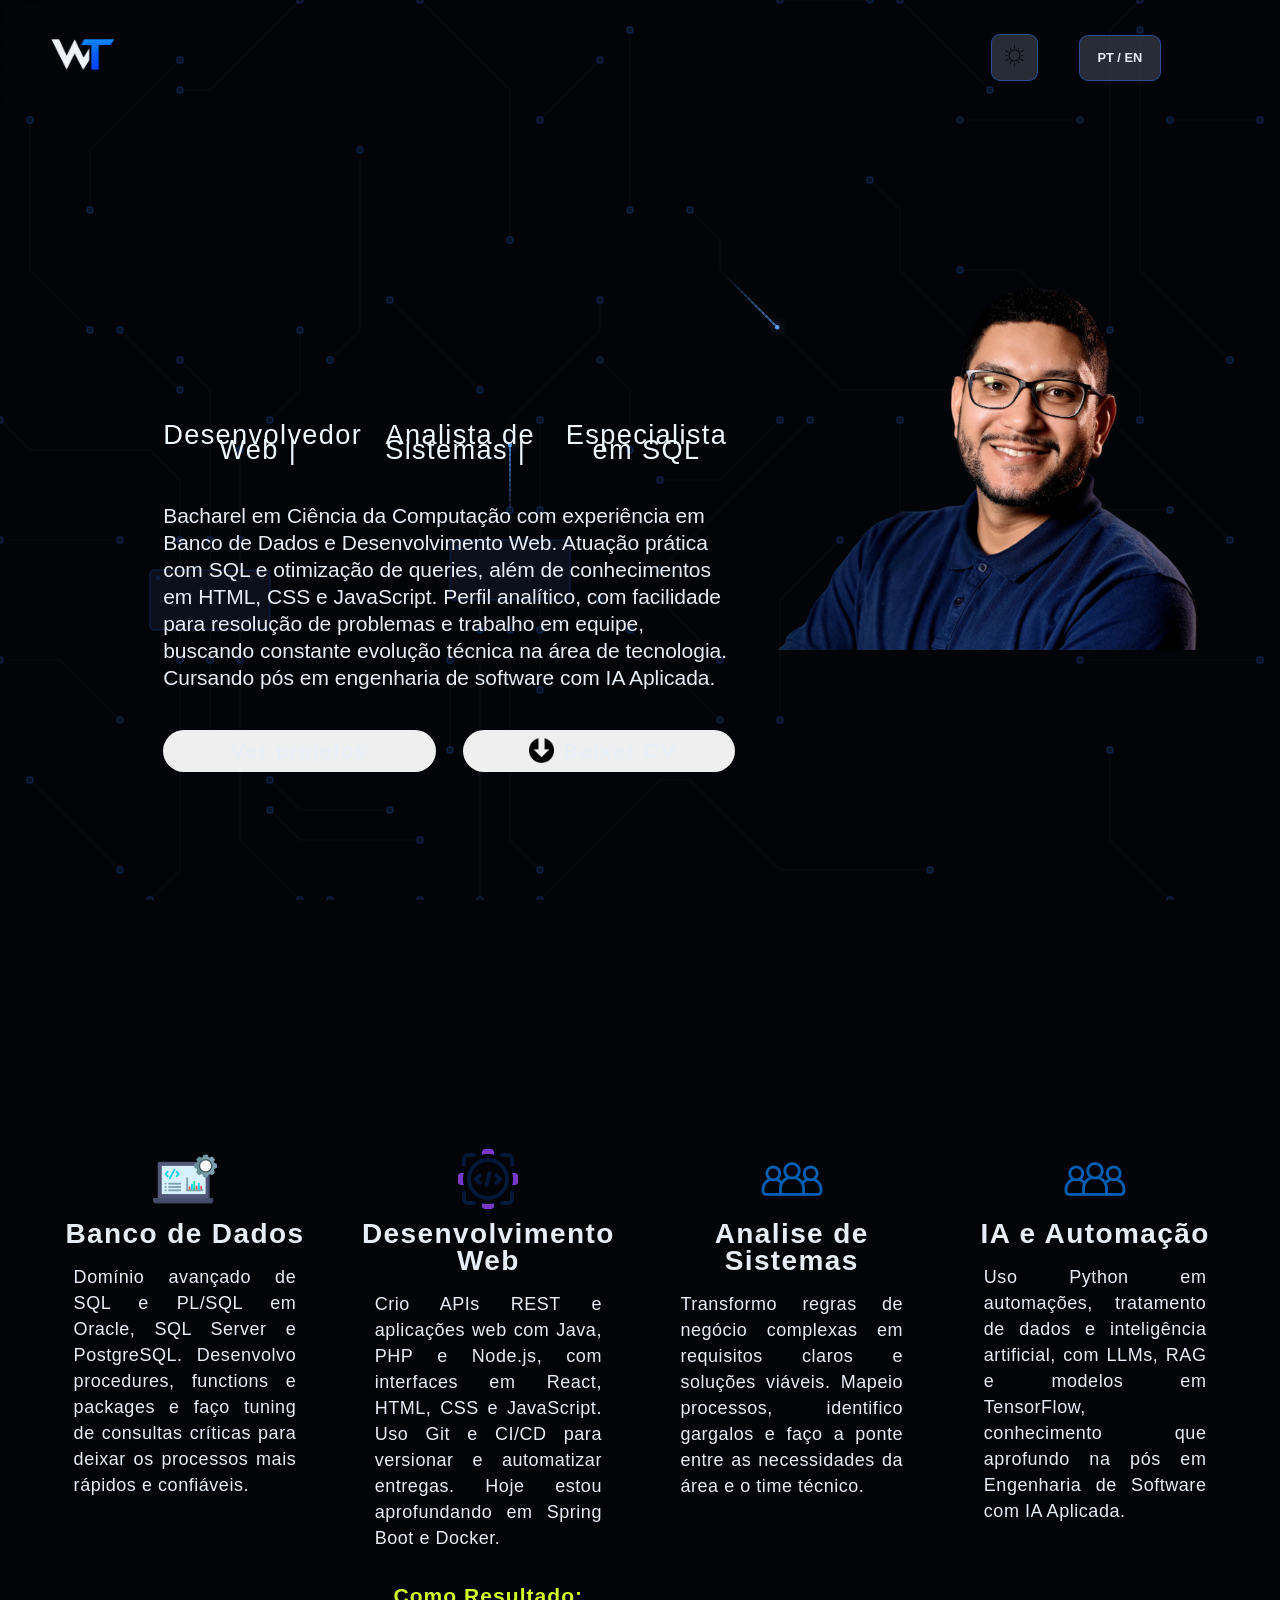
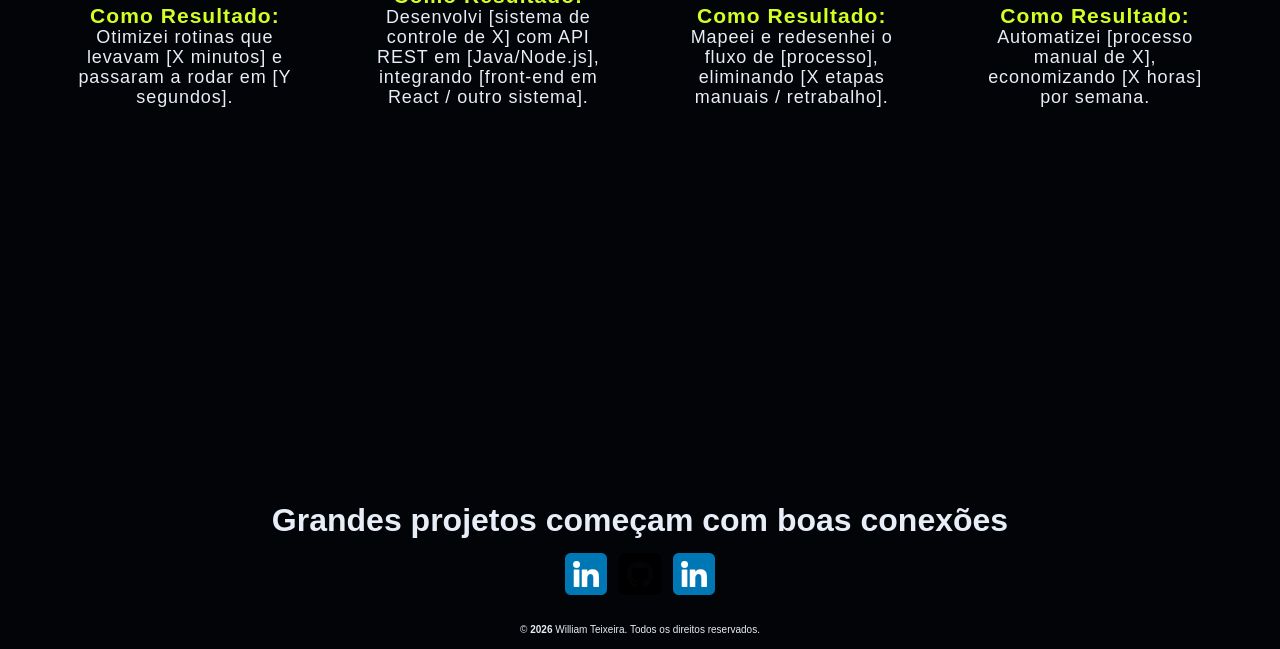
==== commit 6348f355: "versao com footer" ====
--- a/index.html
+++ b/index.html
@@ -13,7 +13,7 @@
 
 
 
-    <div class="itens-redes-sociais">
+    <!-- <div class="itens-redes-sociais">
         <div class="linkedin portifolio">
             <a href="https://www.linkedin.com/in/william-teixeira-91826a17a/" target="_blank"><img
                     src="/Imagens/linkedin.png" alt="linkedin"> </img></a>
@@ -22,31 +22,28 @@
             <a href="https://github.com/will623" target="_blank"><img src="/Imagens/github.png" alt="github">
                 </img></a>
         </div>
-    </div>
+    </div> -->
 
 
     <div class="container_header_inicio ">
         <div class="inf_logo">
             <div class="logo">
                 <img src="/Imagens/logo_nova.png" alt="logo">
-                <!-- <p class="logo">WT</p> -->
-            </div>
-        </div>
-
-
-
-        <div class="container-config">
-            <div class="configuracoes">
-                <div class="total_config">
-                    <div class="item-config">
-                        <img src="/Imagens/ensolarado.png" alt="">
-                    </div>
-                </div>
-                <div>
-                    <div class="item-config">PT-BR</div>
-                </div>
-            </div>
-        </div>
+            </div>
+        </div>
+
+
+
+
+        <div class="configuracoes">
+            <div class="item-config">
+                <img src="/Imagens/ensolarado.png" alt="">
+            </div>
+            <div>
+                <div class="item-config it-lang">PT / EN</div>
+            </div>
+        </div>
+
 
     </div>
 
@@ -74,16 +71,15 @@
 
                                 <div class="hello_text">
                                     <h1>
-                                        <span class="prefixo">// Olá, eu sou</span>
-                                        <span class="nome">William</span>
-                                        <span class="sobrenome">Teixeira</span>
+                                        <!-- <span class="prefixo">Olá, eu sou</span> -->
+                                        <span class="nome font-h1">William</span>
+                                        <span class="sobrenome font-h1">Teixeira</span>
                                     </h1>
                                 </div>
                             </div>
 
                             <div class="cargos">
-                                Jogar esse tamanho de fonta para lista
-                                <ul>
+                                <ul class="cargos_list">
                                     <li class="style1">Desenvolvedor Web</li>
                                     <li class="style1">Analista de Sistemas</li>
                                     <li>Especialista em SQL</li>
@@ -140,50 +136,129 @@
 
         <section class="tecnologias">
 
-            <div class="conatainer_tecnologias">
-
-                <div class="atributos_tecnologias">
-
-                    <div class="itens_tecnologia">
-                        <img src="/Imagens/foco.png" />
-                        <div class="descricao_tecnologia">
-                            <h3>Desenvolvimento Web</h3>
-                            <p>
-                                <span>Sites, aplicações e APIs</span>
-                            </p>
-                        </div>
-                    </div>
-
-                    <div class="itens_tecnologia">
-                        <img src="/Imagens/sistemas-de-ti.png" />
-                        <div class="descricao_tecnologia">
-                            <h3>Banco de Dados</h3>
-                            <p>Modelagem, consultas e otimização</p>
-                        </div>
-                    </div>
-
-                    <div class="itens_tecnologia">
-                        <img src="/Imagens/comunidade.png" />
-                        <div class="descricao_tecnologia">
-                            <h3>Analise de Sistemas</h3>
-                            <p>Processos e soluções tecnologicas</p>
-                        </div>
-                    </div>
-
-                    <div class="itens_tecnologia">
-                        <img src="/Imagens/comunidade.png" />
-                        <di class="descricao_tecnologia">
-                            <h3>Soluçoes</h3>
-                            <p>Tecnologia que resolve problemas</p>
-                    </div>
-                </div>
-            </div>
+            <div class="atributos_tecnologias">
+
+                <div class="itens_tecnologia">
+                    <img src="/Imagens/sistemas-de-ti.png" />
+                    <div class="descricao_tecnologia">
+                        <h3>Banco de Dados</h3>
+                        <div class="p-descricao">
+                            <p class="p-desc">Domínio avançado de SQL e PL/SQL em Oracle, SQL Server e PostgreSQL.
+                                Desenvolvo
+                                procedures, functions e packages e faço tuning de consultas críticas para deixar os
+                                processos mais rápidos e confiáveis.
+                            </p>
+
+
+                            <p class="p-desc-fim">
+                                <span class="p-h4">Como Resultado:</span>
+                                Otimizei rotinas que levavam [X minutos] e passaram a rodar em [Y segundos].
+                            </p>
+                        </div>
+                    </div>
+                </div>
+
+                <div class="itens_tecnologia">
+                    <img src="/Imagens/foco.png" />
+                    <div class="descricao_tecnologia">
+                        <h3>Desenvolvimento Web</h3>
+                        <div class="p-descricao">
+                            <p class="p-desc">
+                                Crio APIs REST e aplicações web com Java, PHP e Node.js, com interfaces em React,
+                                HTML, CSS e JavaScript. Uso Git e CI/CD para versionar e automatizar entregas. Hoje
+                                estou aprofundando em Spring Boot e Docker.
+                            </p>
+
+
+
+                            <p class="p-desc-fim">
+                                <span class="p-h4">Como Resultado:</span> Desenvolvi [sistema de controle de
+                                X] com API REST em
+                                [Java/Node.js], integrando
+                                [front-end em React / outro sistema].
+                            </p>
+                        </div>
+                    </div>
+                </div>
+
+
+                <div class="itens_tecnologia">
+                    <img src="/Imagens/comunidade.png" />
+                    <div class="descricao_tecnologia">
+                        <h3>Analise de Sistemas</h3>
+                        <div class="p-descricao">
+                            <p class="p-desc">Transformo regras de negócio complexas em requisitos claros e
+                                soluções
+                                viáveis. Mapeio
+                                processos, identifico gargalos e faço a ponte entre as necessidades da área e o time
+                                técnico.
+                            </p>
+
+
+                            <p class="p-desc-fim">
+                                <span class="p-h4">Como Resultado:</span>
+                                Mapeei e redesenhei o fluxo de [processo], eliminando [X etapas manuais / retrabalho].
+                            </p>
+                        </div>
+                    </div>
+                </div>
+
+                <div class="itens_tecnologia">
+                    <img src="/Imagens/comunidade.png" />
+                    <div class="descricao_tecnologia">
+                        <h3>IA e Automação</h3>
+                        <div class="p-descricao">
+                            <p class="p-desc">Uso Python em automações, tratamento de dados e inteligência
+                                artificial,
+                                com LLMs, RAG e
+                                modelos em TensorFlow, conhecimento que aprofundo na pós em Engenharia de Software
+                                com
+                                IA Aplicada.
+                            </p>
+
+
+
+                            <p class="p-desc-fim">
+                                <span class="p-h4">Como Resultado:</span>
+                                Automatizei [processo manual de X], economizando [X horas] por semana.
+                            </p>
+
+                        </div>
+                    </div>
+                </div>
             </div>
         </section>
 
 
+
+        <section class="conexoes">
+            <h2 class="h2_conexoes">Grandes projetos começam com boas conexões</h2>
+
+            <div class="container_conexoes">
+                <div class="conexoes_itens">
+                    <div class="conexao_item">
+                        <a href="https://www.linkedin.com/in/william-teixeira-91826a17a/" target="_blank"><img
+                                src="/Imagens/linkedin.png" alt="linkedin"> </img></a>
+                    </div>
+                    <div class="conexao_item">
+                        <a href="https://github.com/WilliamTeixeira" target="_blank"><img src="/Imagens/github.png"
+                                alt="github"> </img></a>
+                    </div>
+                    <!-- /*criar card com e-mail*/ -->
+                    <div class="conexao_item">
+                        <a href="https://www.linkedin.com/in/william-teixeira-91826a17a/" target="_blank"><img
+                                src="/Imagens/linkedin.png" alt="linkedin"> </img></a>
+                    </div>
+                </div>
+            </div>
+            </sec>
+
     </main>
 
+    <footer>
+        <div class="footer_copy">
+            <p>© <span id="year">2026</span> William Teixeira. Todos os direitos reservados.</p>
+    </footer>
 
     <script src="../Curriculo/JS/script.js"></script>
     <!-- ALTERADO (circuito de fundo): era src="../Curriculo/JS/cirtcuit.js" (arquivo inexistente) -->
--- a/css/style.css
+++ b/css/style.css
@@ -15,7 +15,8 @@
   possa ser utilizada em todos os elementos com EM e REM, unidade relativas. */
 
 body {
-  background-color: #0b1220;
+  /* background-color: #0b1220; */
+  background-color: #030407;
   font-family: Arial, sans-serif;
   text-align: center;
   line-height: 1.5rem;
@@ -39,15 +40,6 @@
   display: flex;
   flex-flow: column;
   /* mantem a imagem cobrindo todo o tamanho do elemento sem cortar ou duplicar */
-}
-
-h1 {
-  font-size: 4.8rem;
-  padding: 0;
-  margin-block-start: 0.67em;
-  margin-block-end: 0.67em;
-  margin-inline-start: 0px;
-  margin-inline-end: 0px;
 }
 
 h2 {
@@ -101,6 +93,15 @@
   display: inline-block;
 }
 
+footer {
+  display: flex;
+  flex-flow: column;
+  justify-content: center;
+  align-items: center;
+  padding: 1.2rem;
+  /* background-color: #111a2b; */
+}
+
 /* ============================================================
    CLASSES GLOBAIS (usadas em mais de uma página)
    ============================================================ */
@@ -241,6 +242,37 @@
 }
 
 /* ============================================================
+   INDEX - CONEXÕES
+   ============================================================ */
+.h2_conexoes {
+  width: 100%;
+}
+
+.conexoes {
+  display: flex;
+  flex-flow: column;
+  justify-content: center;
+  align-items: center;
+  padding: 1.2rem;
+}
+
+.conexao_item img {
+  width: 4.2rem;
+  height: 4.2rem;
+}
+
+.container_conexoes {
+  padding-top: 2.5rem;
+}
+
+.conexoes_itens {
+  display: flex;
+  justify-content: center;
+  align-items: center;
+  gap: 1.2rem;
+}
+
+/* ============================================================
    INDEX - REDES SOCIAIS (.itens-redes-sociais)
    ============================================================ */
 
@@ -287,39 +319,41 @@
 
 /* ---------- Configurações (tema / idioma) ---------- */
 
-.container-config {
-  display: flex;
-  justify-content: right;
-  /* background-color: #111a2b; */
-}
-
 .configuracoes {
   display: flex;
-  position: relative;
-  flex-direction: row;
-  top: 2.1rem;
-  right: 3.3rem;
-  gap: 5rem;
-  padding: 0.5rem 0.8rem 0.8rem 0.8rem;
-  border-radius: 0.9rem;
-  /* width: 40rem; */
+  flex-flow: row;
+  align-items: center;
+  gap: 4.12rem;
+  padding: 0rem 11.92rem 0rem 0rem;
+  z-index: 999999;
 }
 
 .configuracoes .item-config {
-  margin: 0;
-  position: relative;
-  /* font-size: 1.4rem; */
   padding: 1rem 1.2rem;
-  background-color: #111a2b;
+  background-color: #4d56687e;
   border-radius: 0.9rem;
   cursor: pointer;
-  border: 0;
+  border: 0.12rem solid rgba(42, 112, 243, 0.493);
+}
+
+.it-lang {
+  width: 8.2rem;
+  height: 4.6rem;
+  font-size: 1.28rem;
+  font-weight: bold;
+  display: flex;
+  justify-content: center;
+  align-items: center;
 }
 
 .item-config:hover {
-  background: #1a57ad;
+  background: #f1f1f1a4;
   transition: all 0.3s ease-in-out;
-  transform: translateY(0.2rem) scale(0.95);
+  transform: translateY(-0.2rem) scale(0.95);
+}
+
+.it-lang:hover {
+  color: rgb(42, 112, 243);
 }
 
 .item-config img {
@@ -336,7 +370,6 @@
 
 .inicio {
   display: flex;
-  /* gap: 16rem; */
   justify-content: center;
   align-items: center;
   padding: 0.8rem 7.6rem;
@@ -384,7 +417,7 @@
   row-gap: 2.7em;
   order: 1;
   flex: 6;
-  padding: 5.2rem 0 0 10.2rem;
+  padding: 1.2rem 0 0 10.2rem;
 }
 
 .heelo_descrip_container {
@@ -408,41 +441,71 @@
 
 /* ---------- Título h1 (prefixo / nome / sobrenome) ---------- */
 
-h1 span {
-  display: block;
-  margin-inline-start: 0.42rem;
-  margin-inline-end: 0.42rem;
-}
-
-.inicio h1 .prefixo {
-  margin-bottom: 1.8rem;
-  font-size: 3rem;
-  color: #2563eb;
+h1 {
+  display: flex;
+  justify-content: start;
+  flex-flow: column wrap;
+  gap: 2rem;
+  font-size: 4.8rem;
+  margin-block-end: 0.67em;
+}
+
+.prefixo {
+  padding: 0 0 2.2rem 0;
+  color: #d4ff24;
+  letter-spacing: 0.02em;
 }
 
 .nome {
-  background-image: linear-gradient(90deg, #e6e6e7);
-
+  background-image: linear-gradient(90deg, #ececec);
   background-clip: text;
   -webkit-background-clip: text;
-
   color: transparent;
   -webkit-text-fill-color: transparent;
-  line-height: 3.2rem;
+  width: 60%;
 }
 
 .sobrenome {
-  background-image: linear-gradient(90deg, #2563eb);
-
+  background-image: linear-gradient(90deg, #1558c9);
   background-clip: text;
   -webkit-background-clip: text;
-
+  color: transparent;
+  /* -webkit-text-fill-color: transparent; */
+  cursor: pointer;
+  /* -webkit-text-stroke: 2px #d3ff24; */
+  width: 63%;
+  position: relative;
+  left: 30%;
+  /* As propriedades deixam o texto transparente e com isso é possível colocar 
+  o  background-image para preencher o fundo do texto*/
+}
+
+.font-h1 {
+  line-height: 10.5rem;
+  font-size: 14.2rem;
+  letter-spacing: 0.04em;
+}
+
+/* .nome:hover {
+  background-image: linear-gradient(90deg, rgba(253, 253, 253, 0));
+  background-clip: text;
+  -webkit-background-clip: text;
   color: transparent;
   -webkit-text-fill-color: transparent;
-  line-height: 5.5rem;
-
-  /* As propriedades deixam o texto transparente e com isso é possível colocar 
-  o  background-image para preencher o fundo do texto*/
+  -webkit-text-stroke: 2px #fff;
+  cursor: pointer;
+  transition: all 0.6s ease-in-out;
+} */
+
+.sobrenome:hover {
+  background-image: linear-gradient(90deg, rgba(253, 253, 253, 0));
+  background-clip: text;
+  -webkit-background-clip: text;
+  color: transparent;
+  -webkit-text-fill-color: transparent;
+  -webkit-text-stroke: 2px #d3ff24;
+  cursor: pointer;
+  transition: all 0.6s ease-in-out;
 }
 
 /* ---------- Cargos ---------- */
@@ -453,7 +516,6 @@
   justify-content: space-between;
   align-items: center;
   text-align: center;
-  font-size: 4.4rem;
 }
 
 .cargos ul {
@@ -464,14 +526,13 @@
 .cargos ul li {
   padding: 0;
   color: aliceblue;
-  font-size: 2.4rem;
+  font-size: 2.72rem;
+  letter-spacing: 0.05em;
 }
 
 .style1::after {
   content: " |  ";
   padding: 0 0.9rem 0 0.1rem;
-  /* margin-left: 0.27rem;
-  margin-right: 0rem; */
 }
 
 /* ---------- Descrição ---------- */
@@ -527,21 +588,20 @@
    INDEX - TECNOLOGIAS (section.tecnologias)
    ============================================================ */
 
-.tecnologias {
+/* .tecnologias {
   display: flex;
   justify-content: center;
   align-items: center;
   gap: 2.5rem;
-  padding: 0;
-}
+  padding: 1.28rem;
+} */
 
 .atributos_tecnologias {
-  left: 30.2rem;
-  padding: 35.5rem 0rem;
-  display: flex;
-  gap: 5.2rem;
-  flex-wrap: wrap;
-  align-items: center;
+  display: flex;
+  padding: 35.5rem 4.88rem;
+  gap: 3.12rem;
+  align-items: stretch;
+  width: 100%;
 }
 
 .itens_tecnologia img {
@@ -550,19 +610,24 @@
 }
 
 .itens_tecnologia {
+  flex: 1 1 0;
+  min-width: 0;
   display: flex;
   flex-flow: column;
   align-items: center;
   gap: 0.9rem;
-  flex: 1;
+  background-image: linear-gradient(90deg, #4c7ce24b);
+  border-radius: 6.1rem;
+  padding: 1.2rem;
 }
 
 .itens_tecnologia:hover {
   transform: scale(1.1);
   cursor: pointer;
-  color: #2563eb;
-  text-shadow: rgba(250, 250, 250, 0.61) 0.1rem 0.1rem 0.1rem;
-  transition: all 0.3s ease-in-out;
+  /* color: #2563eb; */
+  box-shadow: rgba(255, 255, 255, 0.623) -0.1rem -0.1rem 0.9rem 0.1rem;
+  transform: translateY(-1.9rem);
+  transition: all 0.5s;
 }
 
 .itens_tecnologia h3 {
@@ -571,16 +636,48 @@
   letter-spacing: 0.05em;
 }
 
-.itens_tecnologia p {
+.descricao_tecnologia {
+  display: flex;
+  flex-flow: column;
+  gap: 1.7rem;
+  flex: 1;
+}
+
+.p-descricao {
+  display: flex;
+  flex-flow: column;
+  text-align: start;
+  gap: 2.28rem;
+  align-items: start;
+  flex: 1;
+}
+
+.p-desc {
+  font-size: 1.8rem;
+  line-height: 2.6rem;
+  letter-spacing: 0.03em;
+  padding: 0rem 1.28rem;
+  text-align: justify;
+  min-height: calc(2.6rem * 9);
+}
+
+.p-h4 {
+  padding: 1.8rem 0 0 0;
   font-size: 2.1rem;
-  line-height: 2.7rem;
+  line-height: 1.7rem;
   letter-spacing: 0.05em;
-}
-
-.descricao_tecnologia {
-  display: flex;
-  flex-flow: column wrap;
-  gap: 0.7rem;
+  font-weight: bold;
+  color: #d3ff24;
+}
+
+.p-desc-fim {
+  font-size: 1.8rem;
+  line-height: 2rem;
+  letter-spacing: 0.05em;
+  padding: 1.28rem 1.28rem;
+  text-align: center;
+  margin-top: auto;
+  /* dica do claude foi mudar para grid*/
 }
 
 /* ============================================================
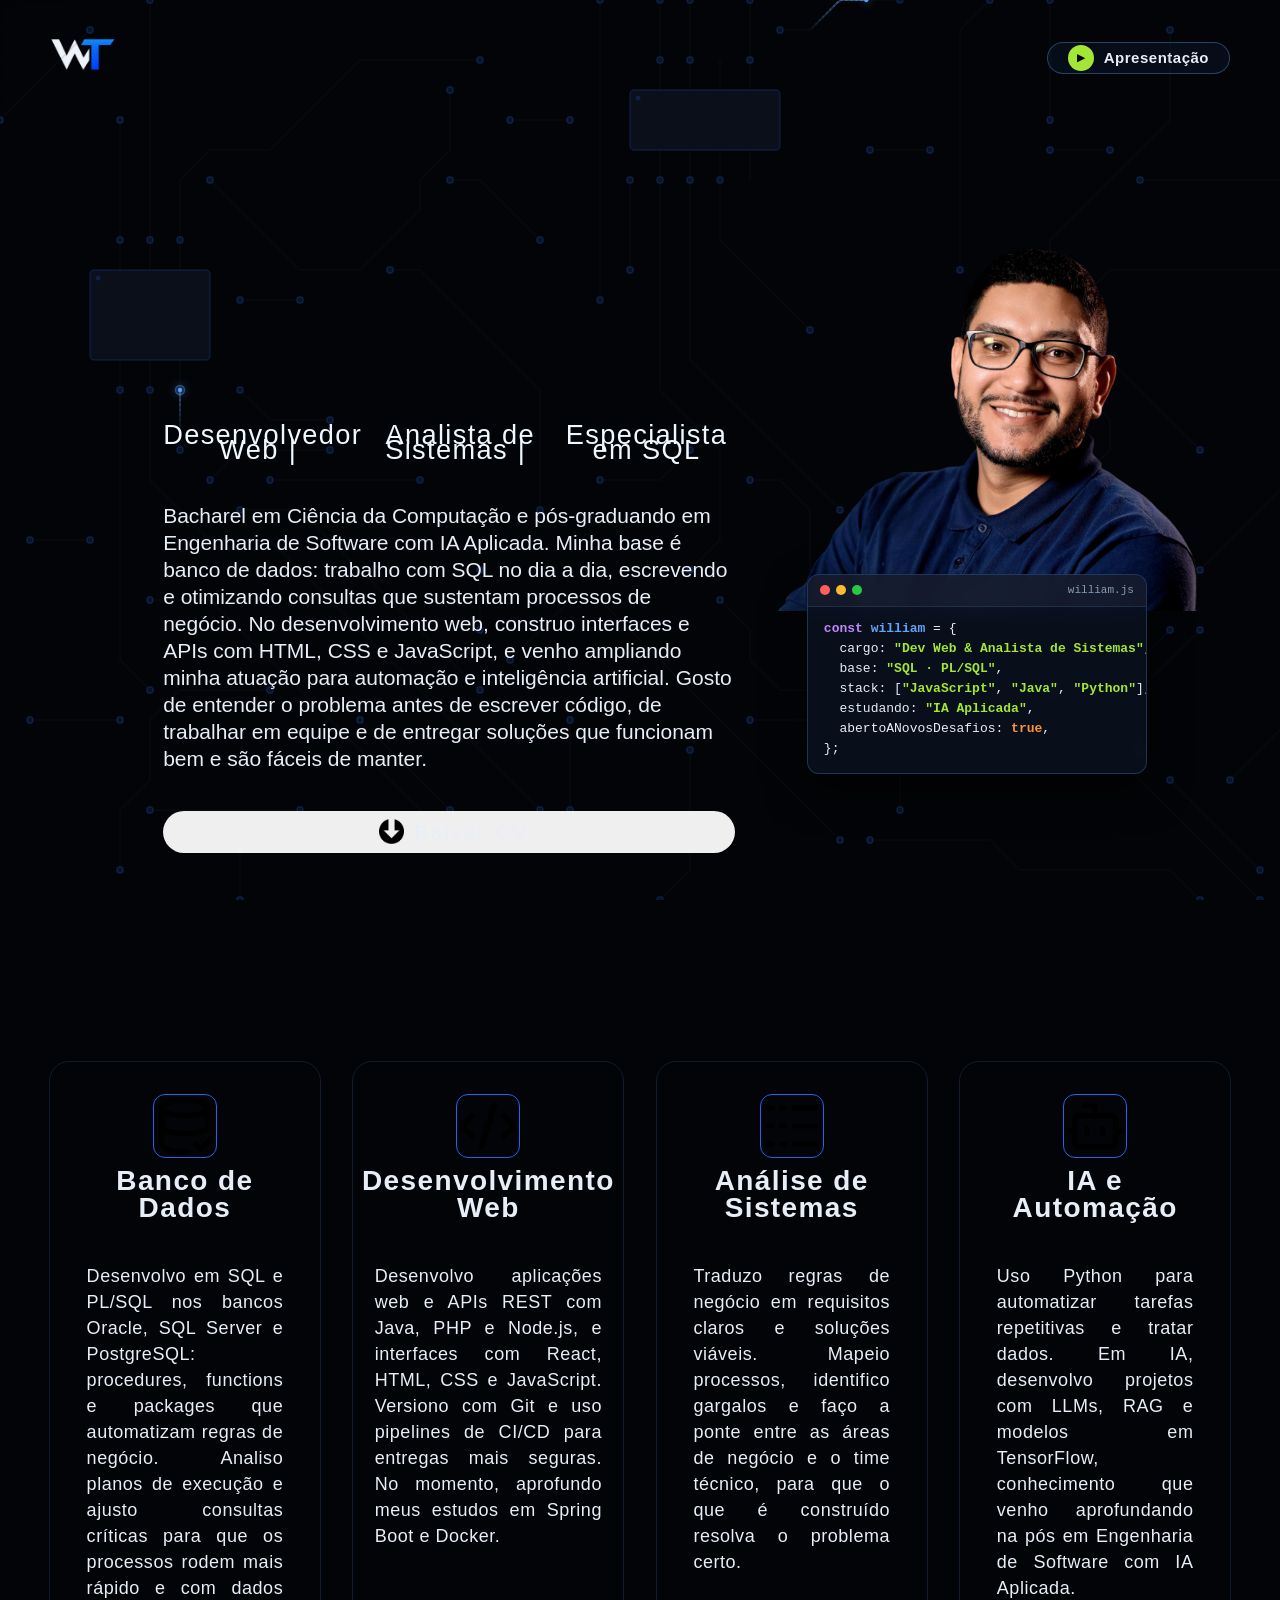
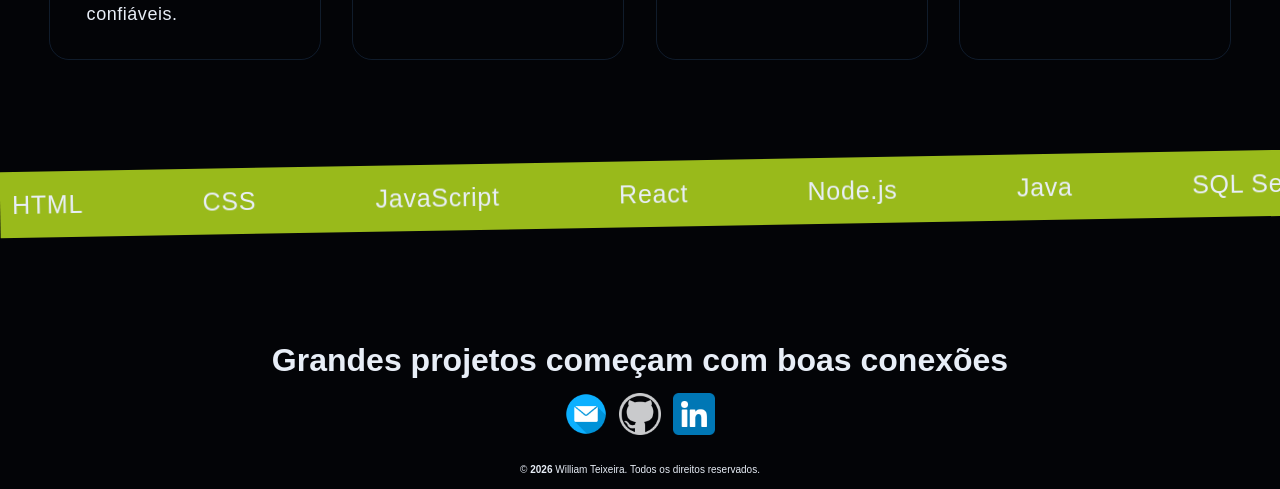
==== commit 8c7aa1bc: "Primeira versão publicada" ====
--- a/index.html
+++ b/index.html
@@ -35,6 +35,27 @@
 
 
 
+        <!-- Botão da apresentação automatizada (Python + Selenium) -->
+        <button type="button" class="btn-apresentacao" id="btn-apresentacao" aria-haspopup="dialog">
+            <span class="btn-apresentacao__icone" aria-hidden="true">▶</span>
+            Apresentação
+        </button>
+
+        <dialog class="modal-apresentacao" id="modal-apresentacao" aria-labelledby="titulo-apresentacao">
+            <div class="modal-apresentacao__topo">
+                <h2 id="titulo-apresentacao">Um robô em Python apresenta este site</h2>
+                <button type="button" class="modal-apresentacao__fechar" aria-label="Fechar">✕</button>
+            </div>
+            <video class="modal-apresentacao__video" src="video/apresentacao.mp4" controls muted playsinline
+                preload="none"></video>
+            <p class="modal-apresentacao__texto">
+                Este vídeo foi gravado enquanto um script em <strong>Python + Selenium</strong> navegava pelo
+                portfólio como uma pessoa: rolando a página, passando o mouse nos cards e pausando o carrossel.
+                <a href="https://github.com/will623/curriculo/blob/main/automacao/apresentacao.py"
+                    target="_blank" rel="noopener">Ver o código no GitHub →</a>
+            </p>
+        </dialog>
+
         <div class="configuracoes">
             <div class="item-config">
                 <img src="/Imagens/ensolarado.png" alt="">
@@ -59,6 +80,21 @@
             <div class="container-redes-sociais">
                 <div class="perfil">
                     <img src="/Imagens/williamsf2.png" alt="William Teixeira">
+
+                    <!-- Card de código sobre a foto -->
+                    <figure class="card-codigo" aria-label="Resumo do perfil em JavaScript">
+                        <div class="card-codigo__barra" aria-hidden="true">
+                            <span></span><span></span><span></span>
+                            <small>william.js</small>
+                        </div>
+                        <pre><code><span class="c-kw">const</span> <span class="c-var">william</span> = {
+  cargo: <span class="c-str">"Dev Web &amp; Analista de Sistemas"</span>,
+  base: <span class="c-str">"SQL · PL/SQL"</span>,
+  stack: [<span class="c-str">"JavaScript"</span>, <span class="c-str">"Java"</span>, <span class="c-str">"Python"</span>],
+  estudando: <span class="c-str">"IA Aplicada"</span>,
+  abertoANovosDesafios: <span class="c-bool">true</span>,
+};</code></pre>
+                    </figure>
                 </div>
             </div>
 
@@ -91,18 +127,19 @@
 
 
                     <div class="descricao">
-                        <p>Bacharel em Ciência da Computação com experiência em Banco de Dados e Desenvolvimento Web.
-                            Atuação prática com SQL e otimização de queries, além de conhecimentos em HTML, CSS e
-                            JavaScript.
-                            Perfil analítico, com facilidade para resolução de problemas e trabalho em equipe, buscando
-                            constante evolução técnica na área de tecnologia.
-                            Cursando pós em engenharia de software com IA Aplicada. </p>
+                        <p>Bacharel em Ciência da Computação e pós-graduando em Engenharia de Software com IA
+                            Aplicada. Minha base é banco de dados: trabalho com SQL no dia a dia, escrevendo e
+                            otimizando consultas que sustentam processos de negócio. No desenvolvimento web, construo
+                            interfaces e APIs com HTML, CSS e JavaScript, e venho ampliando minha atuação para
+                            automação e inteligência artificial. Gosto de entender o problema antes de escrever
+                            código, de trabalhar em equipe e de entregar soluções que funcionam bem e são fáceis de
+                            manter.</p>
 
                     </div>
                 </div>
 
                 <div class="bt_projetos">
-                    <button class="btn_index">
+                    <button class="btn_index btn_projetos" id="bt-projetos">
                         <a href="pages/sobre.html">
                             Ver projetos
                         </a>
@@ -116,7 +153,8 @@
                             </div>
 
                             <div class="txt_btn">
-                                <a href="#" download="Curriculo_William_Teixeira.pdf">Baixar CV</a>
+                                <a href="/docs/Curriculo_William_Teixeira.pdf"
+                                    download="Curriculo_William_Teixeira.pdf">Baixar CV</a>
                             </div>
 
 
@@ -139,89 +177,85 @@
             <div class="atributos_tecnologias">
 
                 <div class="itens_tecnologia">
-                    <img src="/Imagens/sistemas-de-ti.png" />
+                    <img class="img_tecnologia" src="/Imagens/database-check.svg" />
                     <div class="descricao_tecnologia">
                         <h3>Banco de Dados</h3>
                         <div class="p-descricao">
-                            <p class="p-desc">Domínio avançado de SQL e PL/SQL em Oracle, SQL Server e PostgreSQL.
-                                Desenvolvo
-                                procedures, functions e packages e faço tuning de consultas críticas para deixar os
-                                processos mais rápidos e confiáveis.
+                            <p class="p-desc">Desenvolvo em SQL e PL/SQL nos bancos Oracle, SQL Server e PostgreSQL:
+                                procedures, functions e packages que automatizam regras de negócio. Analiso planos de
+                                execução e ajusto consultas críticas para que os processos rodem mais rápido e com
+                                dados confiáveis.
                             </p>
 
 
-                            <p class="p-desc-fim">
+                            <!-- <p class="p-desc-fim">
                                 <span class="p-h4">Como Resultado:</span>
                                 Otimizei rotinas que levavam [X minutos] e passaram a rodar em [Y segundos].
-                            </p>
+                            </p> -->
                         </div>
                     </div>
                 </div>
 
                 <div class="itens_tecnologia">
-                    <img src="/Imagens/foco.png" />
+                    <img src="/Imagens/code-xml.svg" />
                     <div class="descricao_tecnologia">
                         <h3>Desenvolvimento Web</h3>
                         <div class="p-descricao">
-                            <p class="p-desc">
-                                Crio APIs REST e aplicações web com Java, PHP e Node.js, com interfaces em React,
-                                HTML, CSS e JavaScript. Uso Git e CI/CD para versionar e automatizar entregas. Hoje
-                                estou aprofundando em Spring Boot e Docker.
+                            <p class="p-desc">Desenvolvo aplicações web e APIs REST com Java, PHP e Node.js, e
+                                interfaces com React, HTML, CSS e JavaScript. Versiono com Git e uso pipelines de
+                                CI/CD para entregas mais seguras. No momento, aprofundo meus estudos em Spring Boot e
+                                Docker.
                             </p>
 
-
-
-                            <p class="p-desc-fim">
-                                <span class="p-h4">Como Resultado:</span> Desenvolvi [sistema de controle de
-                                X] com API REST em
-                                [Java/Node.js], integrando
-                                [front-end em React / outro sistema].
+                            <!-- <div class="p-h4">
+                                Como Resultado:
+                                <p class="p-desc-fim">
+                                    Desenvolvi [sistema de controle de
+                                    X] com API REST em
+                                    [Java/Node.js], integrando
+                                    [front-end em React / outro sistema].
+                                </p>
+                            </div> -->
+                        </div>
+                    </div>
+                </div>
+
+
+                <div class="itens_tecnologia">
+                    <img src="/Imagens/logssystem.svg" />
+                    <div class="descricao_tecnologia">
+                        <h3>Análise de Sistemas</h3>
+                        <div class="p-descricao">
+                            <p class="p-desc">Traduzo regras de negócio em requisitos claros e soluções viáveis.
+                                Mapeio processos, identifico gargalos e faço a ponte entre as áreas de negócio e o
+                                time técnico, para que o que é construído resolva o problema certo.
                             </p>
-                        </div>
-                    </div>
-                </div>
-
-
-                <div class="itens_tecnologia">
-                    <img src="/Imagens/comunidade.png" />
-                    <div class="descricao_tecnologia">
-                        <h3>Analise de Sistemas</h3>
-                        <div class="p-descricao">
-                            <p class="p-desc">Transformo regras de negócio complexas em requisitos claros e
-                                soluções
-                                viáveis. Mapeio
-                                processos, identifico gargalos e faço a ponte entre as necessidades da área e o time
-                                técnico.
-                            </p>
-
-
-                            <p class="p-desc-fim">
+
+
+                            <!-- <p class="p-desc-fim">
                                 <span class="p-h4">Como Resultado:</span>
                                 Mapeei e redesenhei o fluxo de [processo], eliminando [X etapas manuais / retrabalho].
-                            </p>
+                            </p> -->
                         </div>
                     </div>
                 </div>
 
                 <div class="itens_tecnologia">
-                    <img src="/Imagens/comunidade.png" />
+                    <img src="/Imagens/iabot.svg" />
                     <div class="descricao_tecnologia">
                         <h3>IA e Automação</h3>
                         <div class="p-descricao">
-                            <p class="p-desc">Uso Python em automações, tratamento de dados e inteligência
-                                artificial,
-                                com LLMs, RAG e
-                                modelos em TensorFlow, conhecimento que aprofundo na pós em Engenharia de Software
-                                com
-                                IA Aplicada.
+                            <p class="p-desc">Uso Python para automatizar tarefas repetitivas e tratar dados. Em IA,
+                                desenvolvo projetos com LLMs, RAG e modelos em TensorFlow, conhecimento que venho
+                                aprofundando na pós em Engenharia de Software com IA Aplicada.
                             </p>
 
 
-
+                            <!-- 
                             <p class="p-desc-fim">
                                 <span class="p-h4">Como Resultado:</span>
                                 Automatizei [processo manual de X], economizando [X horas] por semana.
-                            </p>
+                            </p> -->
 
                         </div>
                     </div>
@@ -229,7 +263,20 @@
             </div>
         </section>
 
-
+        <section id='lista-tec' class="l-tec">
+            <ol class="Lista-tec">
+                <li class="item-lista-tec i-list-word">HTML</li>
+                <li class="item-lista-tec i-list-word">CSS</li>
+                <li class="item-lista-tec i-list-word">JavaScript</li>
+                <li class="item-lista-tec i-list-word">React</li>
+                <li class="item-lista-tec i-list-word">Node.js</li>
+                <li class="item-lista-tec i-list-word">Java</li>
+                <li class="item-lista-tec i-list-word">SQL Server</li>
+                <li class="item-lista-tec i-list-word">PostgreSQL</li>
+                <li class="item-lista-tec i-list-word">Oracle</li>
+                <li class="item-lista-tec i-list-word">Python</li>
+            </ol>
+        </section>
 
         <section class="conexoes">
             <h2 class="h2_conexoes">Grandes projetos começam com boas conexões</h2>
@@ -237,11 +284,11 @@
             <div class="container_conexoes">
                 <div class="conexoes_itens">
                     <div class="conexao_item">
-                        <a href="https://www.linkedin.com/in/william-teixeira-91826a17a/" target="_blank"><img
-                                src="/Imagens/linkedin.png" alt="linkedin"> </img></a>
+                        <a href="mailto:williamnasc.ip@hotmail.com" target="_blank"><img src="/Imagens/e-mailicon.png"
+                                alt="email"> </img></a>
                     </div>
                     <div class="conexao_item">
-                        <a href="https://github.com/WilliamTeixeira" target="_blank"><img src="/Imagens/github.png"
+                        <a href="https://github.com/will623" target="_blank"><img src="/Imagens/logotipogithubgray.png"
                                 alt="github"> </img></a>
                     </div>
                     <!-- /*criar card com e-mail*/ -->
@@ -251,18 +298,23 @@
                     </div>
                 </div>
             </div>
-            </sec>
+        </section>
 
     </main>
 
     <footer>
         <div class="footer_copy">
             <p>© <span id="year">2026</span> William Teixeira. Todos os direitos reservados.</p>
+        </div>
     </footer>
 
     <script src="../Curriculo/JS/script.js"></script>
     <!-- ALTERADO (circuito de fundo): era src="../Curriculo/JS/cirtcuit.js" (arquivo inexistente) -->
     <script src="JS/circuit.js"></script>
+    <!-- Efeitos dos cards de tecnologias: brilho no mouse + entrada no scroll -->
+    <script src="JS/tecnologias.js"></script>
+    <script src="JS/carrossel.js"></script>
+    <script src="JS/apresentacao.js"></script>
 </body>
 
 
--- a/css/style.css
+++ b/css/style.css
@@ -39,6 +39,7 @@
   padding: 0;
   display: flex;
   flex-flow: column;
+  overflow-x: clip;
   /* mantem a imagem cobrindo todo o tamanho do elemento sem cortar ou duplicar */
 }
 
@@ -317,10 +318,112 @@
   height: 11.1rem;
 }
 
+/* ---------- Botão "Apresentação" (canto superior direito) ----------
+   É o último item visível do .container_header_inicio (o .configuracoes está
+   com display: none), então o justify-content: space-between o joga para a direita. */
+.btn-apresentacao {
+  align-self: center;
+  margin-right: 5rem;
+  display: inline-flex;
+  align-items: center;
+  gap: 1rem;
+  padding: 1.1rem 2rem;
+  font: 600 1.5rem Arial, sans-serif;
+  letter-spacing: 0.05rem;
+  color: #e8eef7;
+  background: rgba(11, 18, 32, 0.7);
+  border: 1px solid rgba(96, 165, 250, 0.35);
+  border-radius: 99rem; /* formato pílula */
+  cursor: pointer;
+  transition: border-color 0.3s, background-color 0.3s, transform 0.3s;
+}
+
+.btn-apresentacao:hover,
+.btn-apresentacao:focus-visible {
+  border-color: #a3e635;
+  background: rgba(163, 230, 53, 0.08);
+  transform: translateY(-0.2rem);
+}
+
+/* círculo verde com o ▶, na cor de destaque do site (ícones e carrossel) */
+.btn-apresentacao__icone {
+  display: grid;
+  place-items: center;
+  width: 2.6rem;
+  height: 2.6rem;
+  font-size: 1rem;
+  color: #030407;
+  background: #a3e635;
+  border-radius: 50%;
+}
+
+/* ---------- Janela (dialog) com o vídeo ---------- */
+.modal-apresentacao {
+  width: min(96rem, 92vw);
+  margin: auto; /* o reset global zera a margem; "auto" recentraliza o dialog */
+  padding: 0;
+  color: #e8eef7;
+  background: #0b1220;
+  border: 1px solid rgba(96, 165, 250, 0.3);
+  border-radius: 1.6rem;
+  box-shadow: 0 2rem 6rem rgba(0, 0, 0, 0.6);
+  text-align: left;
+}
+
+.modal-apresentacao::backdrop {
+  background: rgba(3, 4, 7, 0.75);
+  backdrop-filter: blur(4px);
+}
+
+.modal-apresentacao__topo {
+  display: flex;
+  justify-content: space-between;
+  align-items: center;
+  padding: 1.6rem 2.4rem;
+  border-bottom: 1px solid rgba(96, 165, 250, 0.15);
+}
+
+.modal-apresentacao__topo h2 {
+  margin: 0;
+  font-size: 1.8rem;
+}
+
+.modal-apresentacao__fechar {
+  font-size: 1.8rem;
+  color: #8b9bb4;
+  background: none;
+  border: none;
+  cursor: pointer;
+}
+
+.modal-apresentacao__fechar:hover {
+  color: #e8eef7;
+}
+
+.modal-apresentacao__video {
+  display: block;
+  width: 100%;
+  aspect-ratio: 16 / 9;
+  background: #000;
+}
+
+.modal-apresentacao__texto {
+  margin: 0;
+  padding: 1.8rem 2.4rem 2.2rem;
+  font-size: 1.5rem;
+  line-height: 2.3rem;
+  color: #b9c6da;
+}
+
+.modal-apresentacao__texto a {
+  color: #60a5fa;
+  font-weight: 600;
+}
+
 /* ---------- Configurações (tema / idioma) ---------- */
 
 .configuracoes {
-  display: flex;
+  display: none;
   flex-flow: row;
   align-items: center;
   gap: 4.12rem;
@@ -403,9 +506,72 @@
   /* 
   o elemento object é usado para inserir imagens em um documento HTML. 
   Nesse caso, foi necessário sua utilizaçao para que o perfil fique circular com 'object-fit: cover'
-  e centralizado com 'object-position: center top' para dar a sensação de zoom na imagem.  
+  e centralizado com 'object-position: center top' para dar a sensação de zoom na imagem.
   */
 }
+
+/* ---------- Card de código abaixo da foto ----------
+   O card fica NO FLUXO (sem position: absolute), logo abaixo da foto, centralizado.
+   - margin-top negativo: sobe só um pouco, cobrindo o corte reto da camisa
+     (a borda inferior "dura" da foto) sem chegar perto do rosto.
+   - Por estar no fluxo, acompanha a foto em qualquer largura de tela e
+     nunca cai em cima do texto da coluna da esquerda. */
+.card-codigo {
+  position: relative;
+  z-index: 1; /* fica na frente da foto */
+  width: fit-content;
+  margin: -4rem auto 0; /* -4rem = sobreposição leve; auto = centraliza */
+  max-width: 34rem;
+  text-align: left;
+  background: rgba(11, 18, 32, 0.82);
+  backdrop-filter: blur(8px); /* efeito vidro sobre a foto */
+  border: 1px solid rgba(96, 165, 250, 0.25);
+  border-radius: 1.2rem;
+  box-shadow: 0 1.6rem 4rem rgba(0, 0, 0, 0.55);
+  overflow: hidden;
+}
+
+.card-codigo__barra {
+  display: flex;
+  align-items: center;
+  gap: 0.6rem;
+  padding: 0.8rem 1.2rem;
+  background: rgba(255, 255, 255, 0.04);
+  border-bottom: 1px solid rgba(96, 165, 250, 0.15);
+}
+
+/* as três "bolinhas" de janela */
+.card-codigo__barra span {
+  width: 1rem;
+  height: 1rem;
+  border-radius: 50%;
+  background: #ff5f57;
+}
+.card-codigo__barra span:nth-child(2) { background: #febc2e; }
+.card-codigo__barra span:nth-child(3) { background: #28c840; }
+
+.card-codigo__barra small {
+  margin-left: auto;
+  font-size: 1.1rem;
+  color: #8b9bb4;
+  font-family: Consolas, "Courier New", monospace;
+}
+
+.card-codigo pre {
+  margin: 0;
+  padding: 1.2rem 1.6rem 1.4rem;
+  font-family: Consolas, "Courier New", monospace;
+  font-size: 1.3rem;
+  line-height: 2rem;
+  color: #e8eef7;
+  white-space: pre; /* mantém a indentação do código */
+}
+
+/* cores do "syntax highlight" */
+.c-kw   { color: #c084fc; } /* palavra-chave: const */
+.c-var  { color: #60a5fa; } /* nome da variável */
+.c-str  { color: #a3e635; } /* textos */
+.c-bool { color: #fb923c; } /* true/false */
 
 /* ---------- Texto de apresentação (.hello) ---------- */
 
@@ -557,8 +723,13 @@
   display: flex;
   justify-content: center;
   min-width: 30rem;
+  /* width: 50%; */
   padding: 0;
   gap: 2.7rem;
+}
+
+#bt-projetos {
+  display: none;
 }
 
 .bt_projetos img {
@@ -575,6 +746,7 @@
   font-size: 2.1rem;
   letter-spacing: 0.1em;
   border-radius: 40.8rem;
+  width: 50rem;
 }
 
 .btn_cv {
@@ -598,7 +770,7 @@
 
 .atributos_tecnologias {
   display: flex;
-  padding: 35.5rem 4.88rem;
+  padding: /*35.5rem*/ 20rem 4.88rem;
   gap: 3.12rem;
   align-items: stretch;
   width: 100%;
@@ -607,6 +779,9 @@
 .itens_tecnologia img {
   width: 6.4rem;
   height: 6.4rem;
+  background-image: linear-gradient(90deg, #d3ff24a1);
+  border: solid 1px #2563eb;
+  border-radius: 1.2rem;
 }
 
 .itens_tecnologia {
@@ -616,18 +791,59 @@
   flex-flow: column;
   align-items: center;
   gap: 0.9rem;
-  background-image: linear-gradient(90deg, #4c7ce24b);
-  border-radius: 6.1rem;
-  padding: 1.2rem;
+  background-image: linear-gradient(90deg, rgba(17, 26, 43, 0.65));
+  border: solid 1px rgba(96, 165, 250, 0.15);
+  border-radius: 2rem;
+  padding: 3.2rem 2.4rem;
+  transition: all 0.5s;
 }
 
 .itens_tecnologia:hover {
-  transform: scale(1.1);
-  cursor: pointer;
-  /* color: #2563eb; */
+  /* cursor: pointer; */
   box-shadow: rgba(255, 255, 255, 0.623) -0.1rem -0.1rem 0.9rem 0.1rem;
   transform: translateY(-1.9rem);
-  transition: all 0.5s;
+  transition: all 0.4s;
+}
+
+/* ---------- Inovação 1: brilho que segue o mouse ----------
+   O JS/tecnologias.js atualiza as variáveis --mouse-x e --mouse-y
+   com a posição do cursor dentro do card. O ::before desenha um
+   círculo de luz azul nessa posição, ATRÁS do conteúdo do card.  */
+
+.itens_tecnologia {
+  position: relative; /* referência para o ::before (position: absolute) */
+  isolation: isolate; /* cria uma "camada" própria: o z-index: -1 do ::before
+                         fica atrás do texto, mas na frente do fundo do card */
+}
+
+.itens_tecnologia::before {
+  content: "";
+  position: absolute;
+  inset: 0; /* ocupa o card inteiro (top/right/bottom/left: 0) */
+  z-index: -1;
+  border-radius: inherit; /* acompanha o arredondamento do card */
+  pointer-events: none; /* não atrapalha cliques/seleção de texto */
+  background: radial-gradient(
+    circle 28rem at var(--mouse-x, 50%) var(--mouse-y, 50%),
+    rgba(96, 165, 250, 0.18),
+    transparent 70%
+  );
+  opacity: 0;
+  transition: opacity 0.4s ease;
+}
+
+.itens_tecnologia:hover::before {
+  opacity: 1;
+}
+
+/* ---------- Inovação 4: entrada escalonada no scroll ----------
+   O JS adiciona esta classe antes do card aparecer na tela e a remove
+   quando ele entra na área visível. A animação usa o "transition: all"
+   já definido em .itens_tecnologia. Sem JS, os cards aparecem normalmente. */
+
+.itens_tecnologia.aguardando-revelar {
+  opacity: 0;
+  transform: translateY(4rem);
 }
 
 .itens_tecnologia h3 {
@@ -635,6 +851,13 @@
   line-height: 2.7rem;
   letter-spacing: 0.05em;
 }
+
+/* .img_tecnologia {
+  width: 5.6rem;
+  background: rgba(37, 99, 235, 0.12);
+  border: solid 1px #2563eb;
+  border-radius: 1.2rem;
+} */
 
 .descricao_tecnologia {
   display: flex;
@@ -656,7 +879,7 @@
   font-size: 1.8rem;
   line-height: 2.6rem;
   letter-spacing: 0.03em;
-  padding: 0rem 1.28rem;
+  padding: 2.5rem 1.28rem 0rem 1.28rem;
   text-align: justify;
   min-height: calc(2.6rem * 9);
 }
@@ -667,7 +890,17 @@
   line-height: 1.7rem;
   letter-spacing: 0.05em;
   font-weight: bold;
-  color: #d3ff24;
+  display: flex;
+  justify-content: left;
+
+  &::after {
+    content: "\2BC5";
+    display: block;
+    /* width: 100%; */
+    /*height: 0.1re m;*/
+    /* background-color: #d3ff24; */
+    /* margin-top: 0.8rem; */
+  }
 }
 
 .p-desc-fim {
@@ -677,12 +910,58 @@
   padding: 1.28rem 1.28rem;
   text-align: center;
   margin-top: auto;
+  color: none;
+
   /* dica do claude foi mudar para grid*/
 }
 
+/* ============================================================
+   Lista tecnologias 
+   ============================================================ */
+.l-tec {
+  background-color: #d3ff24b9;
+  position: relative;
+  top: -10rem;
+  rotate: -1deg;
+  overflow: hidden;
+  width: 110%;
+}
+
+.Lista-tec {
+  display: flex;
+  flex-wrap: nowrap;
+  justify-content: flex-start;
+  width: max-content;
+  gap: 9.54rem;
+  padding: 0.8rem 0;
+  will-change: transform;
+}
+
+.i-list-word {
+  font-size: 2.5rem;
+  line-height: 2.6rem;
+  letter-spacing: 0.03em;
+  /* padding: 1.5rem 2.8rem; */
+  text-align: center;
+  /* min-height: calc(2.6rem * 3); */
+}
+
+.item-lista-tec {
+  /* display: flex;
+  flex-flow: column;
+  justify-content: center;
+  align-items: center;
+  gap: 0.8rem; */
+  padding: 1.2rem;
+  border-radius: 1.2rem;
+}
 /* ============================================================
    PÁGINA SOBRE MIM (pages/sobre.html)
    ============================================================ */
+
+#sobre {
+  display: none;
+}
 
 .section_s_mim {
   padding: 0;
